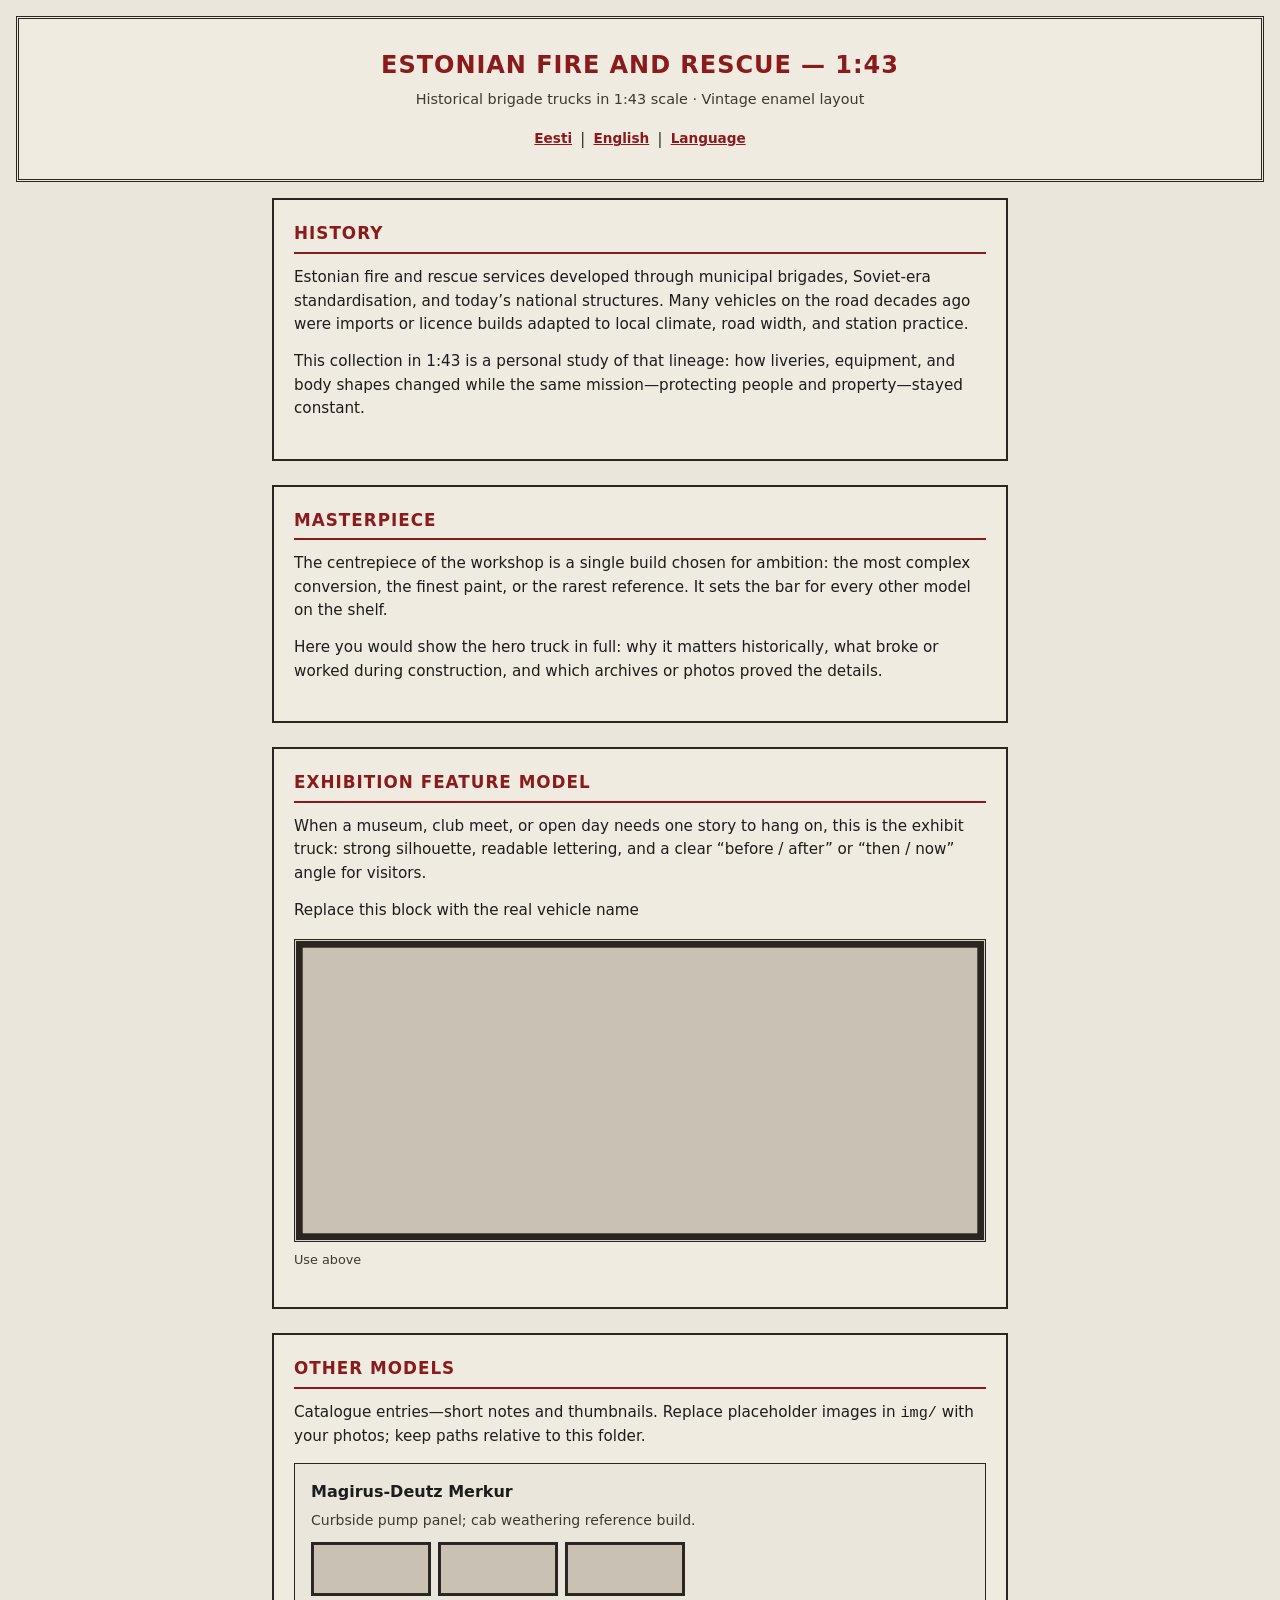
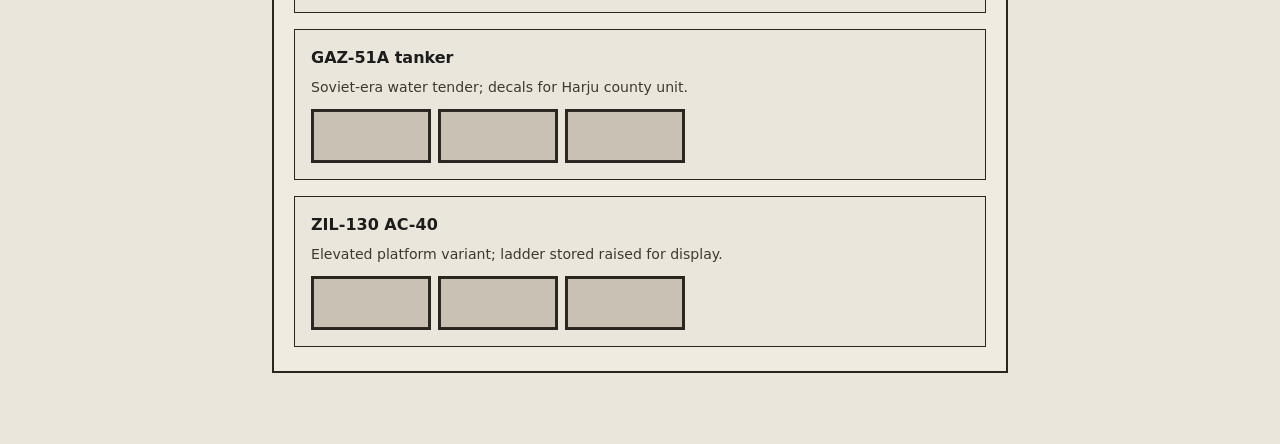
==== en/index.html @ c18eef3e "Add vintage static site with ET/EN pages and shared CSS Root index.html selects language; en/ and et" ====
<!DOCTYPE html>
<html lang="en">
<head>
  <meta charset="utf-8" />
  <meta name="viewport" content="width=device-width, initial-scale=1" />
  <meta name="description" content="Estonian fire and rescue — 1:43 (EN)" />
  <title>Estonian fire and rescue — 1:43 (EN)</title>
  <link rel="stylesheet" href="../css/vintage.css" />
</head>
<body>
  <header class="site-header">
    <h1>Estonian fire and rescue — 1:43</h1>
    <p class="tagline">Historical brigade trucks in 1:43 scale · Vintage enamel layout</p>
    <nav class="lang-nav" aria-label="Language">
      <a href="../et/index.html">Eesti</a>
      <span class="sep">|</span>
      <a href="index.html" aria-current="page">English</a>
      <span class="sep">|</span>
      <a href="../index.html">Language</a>
    </nav>
  </header>
  <main>
    <section id="history">
      <h2>History</h2>
      <p>Estonian fire and rescue services developed through municipal brigades, Soviet-era standardisation, and today’s national structures. Many vehicles on the road decades ago were imports or licence builds adapted to local climate, road width, and station practice.</p>
      <p>This collection in 1:43 is a personal study of that lineage: how liveries, equipment, and body shapes changed while the same mission—protecting people and property—stayed constant.</p>
    </section>

    <section id="masterpiece">
      <h2>Masterpiece</h2>
      <p>The centrepiece of the workshop is a single build chosen for ambition: the most complex conversion, the finest paint, or the rarest reference. It sets the bar for every other model on the shelf.</p>
      <p>Here you would show the hero truck in full: why it matters historically, what broke or worked during construction, and which archives or photos proved the details.</p>
    </section>

    <section id="exhibition-feature">
      <h2>Exhibition feature model</h2>
      <p>When a museum, club meet, or open day needs one story to hang on, this is the exhibit truck: strong silhouette, readable lettering, and a clear “before / after” or “then / now” angle for visitors.</p>
      <p>Replace this block with the real vehicle name</p>
      <img class="exhibition-photo" src="../img/placeholder.svg" alt="" width="800" height="400" loading="lazy" />
      <p class="caption">Use above</p>
    </section>

    <section id="other-models">
      <h2>Other models</h2>
      <p>Catalogue entries—short notes and thumbnails. Replace placeholder images in <code>img/</code> with your photos; keep paths relative to this folder.</p>
      <div class="model-list">

        <article class="model-card">
          <h3>Magirus-Deutz Merkur</h3>
          <p class="model-blurb">Curbside pump panel; cab weathering reference build.</p>
          <div class="thumbs" role="group" aria-label="Magirus-Deutz Merkur">
            <img class="thumb" src="../img/placeholder.svg" alt="" width="120" height="52" loading="lazy" />
            <img class="thumb" src="../img/placeholder.svg" alt="" width="120" height="52" loading="lazy" />
            <img class="thumb" src="../img/placeholder.svg" alt="" width="120" height="52" loading="lazy" />
          </div>
        </article>

        <article class="model-card">
          <h3>GAZ-51A tanker</h3>
          <p class="model-blurb">Soviet-era water tender; decals for Harju county unit.</p>
          <div class="thumbs" role="group" aria-label="GAZ-51A tanker">
            <img class="thumb" src="../img/placeholder.svg" alt="" width="120" height="52" loading="lazy" />
            <img class="thumb" src="../img/placeholder.svg" alt="" width="120" height="52" loading="lazy" />
            <img class="thumb" src="../img/placeholder.svg" alt="" width="120" height="52" loading="lazy" />
          </div>
        </article>

        <article class="model-card">
          <h3>ZIL-130 AC-40</h3>
          <p class="model-blurb">Elevated platform variant; ladder stored raised for display.</p>
          <div class="thumbs" role="group" aria-label="ZIL-130 AC-40">
            <img class="thumb" src="../img/placeholder.svg" alt="" width="120" height="52" loading="lazy" />
            <img class="thumb" src="../img/placeholder.svg" alt="" width="120" height="52" loading="lazy" />
            <img class="thumb" src="../img/placeholder.svg" alt="" width="120" height="52" loading="lazy" />
          </div>
        </article>

      </div>
    </section>
  </main>
</body>
</html>
---- css/vintage.css ----
:root {
  --cream: #eae6dc;
  --panel: #f0ebe0;
  --red: #8b1a1a;
  --ink: #1c1c1c;
  --muted: #3d3830;
  --frame: #2a2520;
}

* {
  box-sizing: border-box;
}

body {
  margin: 0;
  font-family: "Segoe UI", system-ui, Roboto, sans-serif;
  line-height: 1.55;
  color: var(--ink);
  background: var(--cream);
}

.site-header {
  padding: 1.75rem 1rem;
  background: var(--panel);
  border: 3px double var(--frame);
  margin: 1rem;
  text-align: center;
}

.site-header h1 {
  margin: 0 0 0.25rem;
  font-size: 1.5rem;
  font-weight: 800;
  letter-spacing: 0.04em;
  text-transform: uppercase;
  color: var(--red);
}

.tagline {
  margin: 0;
  color: var(--muted);
  font-size: 0.9rem;
}

.lang-nav {
  margin-top: 1rem;
  display: flex;
  flex-wrap: wrap;
  gap: 0.5rem;
  justify-content: center;
  align-items: center;
}

.lang-nav a {
  font-size: 0.85rem;
  color: var(--red);
  text-decoration: underline;
  font-weight: 600;
}

.lang-nav a[aria-current="page"] {
  font-weight: 800;
}

.lang-nav .sep {
  color: var(--muted);
  user-select: none;
}

main {
  padding: 0 1rem 3rem;
  max-width: 48rem;
  margin: 0 auto;
}

main > section {
  margin-bottom: 1.5rem;
  padding: 1.25rem 1.25rem 1.5rem;
  background: var(--panel);
  border: 2px solid var(--frame);
}

main > section h2 {
  margin: 0 0 0.75rem;
  font-size: 1.05rem;
  font-weight: 800;
  letter-spacing: 0.06em;
  text-transform: uppercase;
  color: var(--red);
  border-bottom: 2px solid var(--red);
  padding-bottom: 0.35rem;
}

main > section p {
  margin: 0 0 0.85rem;
  font-size: 0.95rem;
}

.exhibition-photo {
  margin-top: 1rem;
  width: 100%;
  height: auto;
  display: block;
  min-height: 200px;
  max-height: 480px;
  object-fit: cover;
  background: #d8d2c6;
  border: 3px double var(--frame);
}

.caption {
  margin-top: 0.5rem;
  font-size: 0.8rem;
  color: var(--muted);
}

.model-list {
  display: block;
}

#other-models .model-card {
  margin-top: 1rem;
  padding: 1rem;
  border: 1px solid var(--frame);
  background: var(--cream);
}

#other-models .model-card:first-of-type {
  margin-top: 0;
}

#other-models h3 {
  margin: 0 0 0.35rem;
  font-size: 1rem;
  color: var(--ink);
}

.model-blurb {
  font-size: 0.88rem;
  color: var(--muted);
  margin-bottom: 0.65rem !important;
}

.thumbs {
  display: flex;
  gap: 0.45rem;
  flex-wrap: wrap;
}

.thumb {
  flex: 1 1 72px;
  min-height: 52px;
  max-width: 120px;
  width: 100%;
  height: auto;
  object-fit: cover;
  background: #c9c2b4;
  border: 2px solid var(--frame);
  display: block;
}

/* Root language landing (index.html) */
body.lang-landing main {
  padding-top: 0.5rem;
}

.lang-choices {
  display: flex;
  flex-direction: column;
  gap: 1rem;
  max-width: 22rem;
  margin: 1.5rem auto 0;
}

.lang-choices a {
  display: block;
  padding: 1rem 1.25rem;
  text-align: center;
  text-decoration: none;
  font-weight: 800;
  letter-spacing: 0.04em;
  text-transform: uppercase;
  color: var(--red);
  background: var(--cream);
  border: 2px solid var(--frame);
}

.lang-choices a:hover {
  background: var(--panel);
}

.lang-choices a small {
  display: block;
  margin-top: 0.35rem;
  font-size: 0.8rem;
  font-weight: 600;
  text-transform: none;
  letter-spacing: normal;
  color: var(--muted);
}
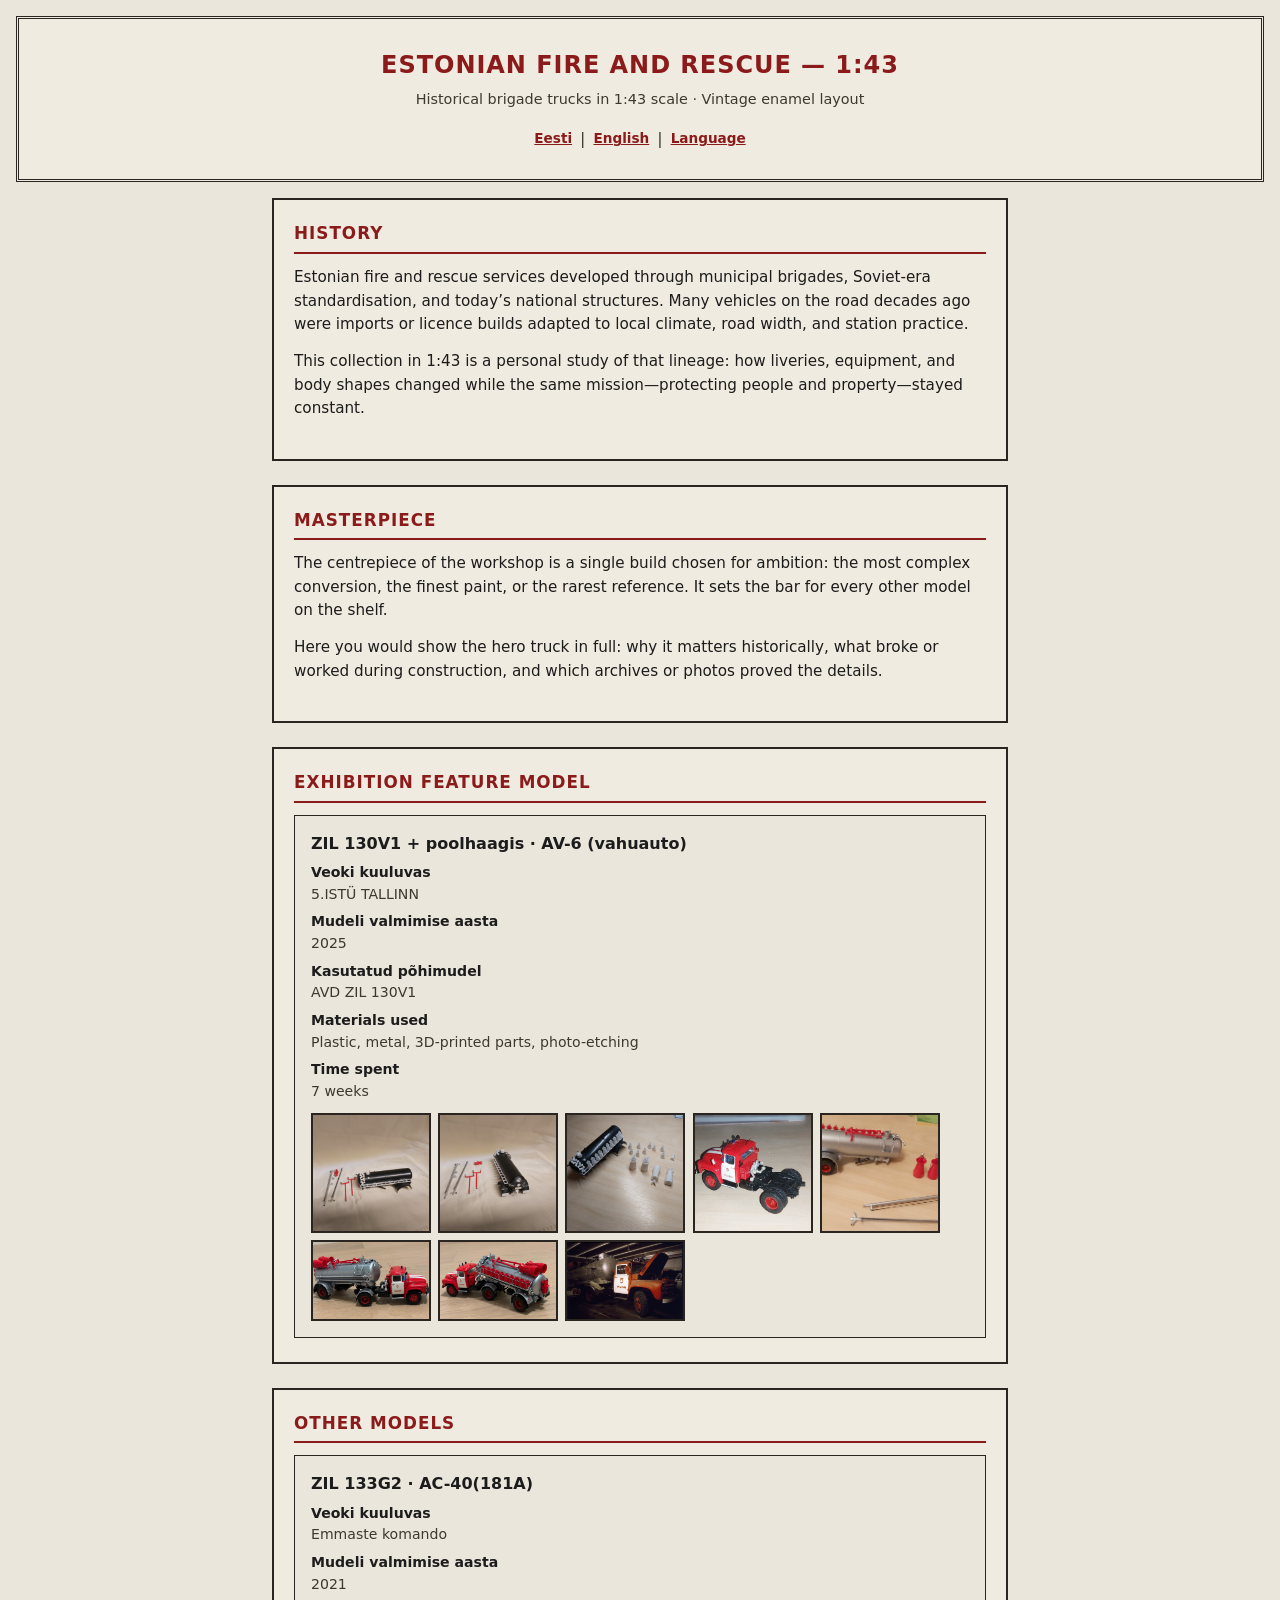
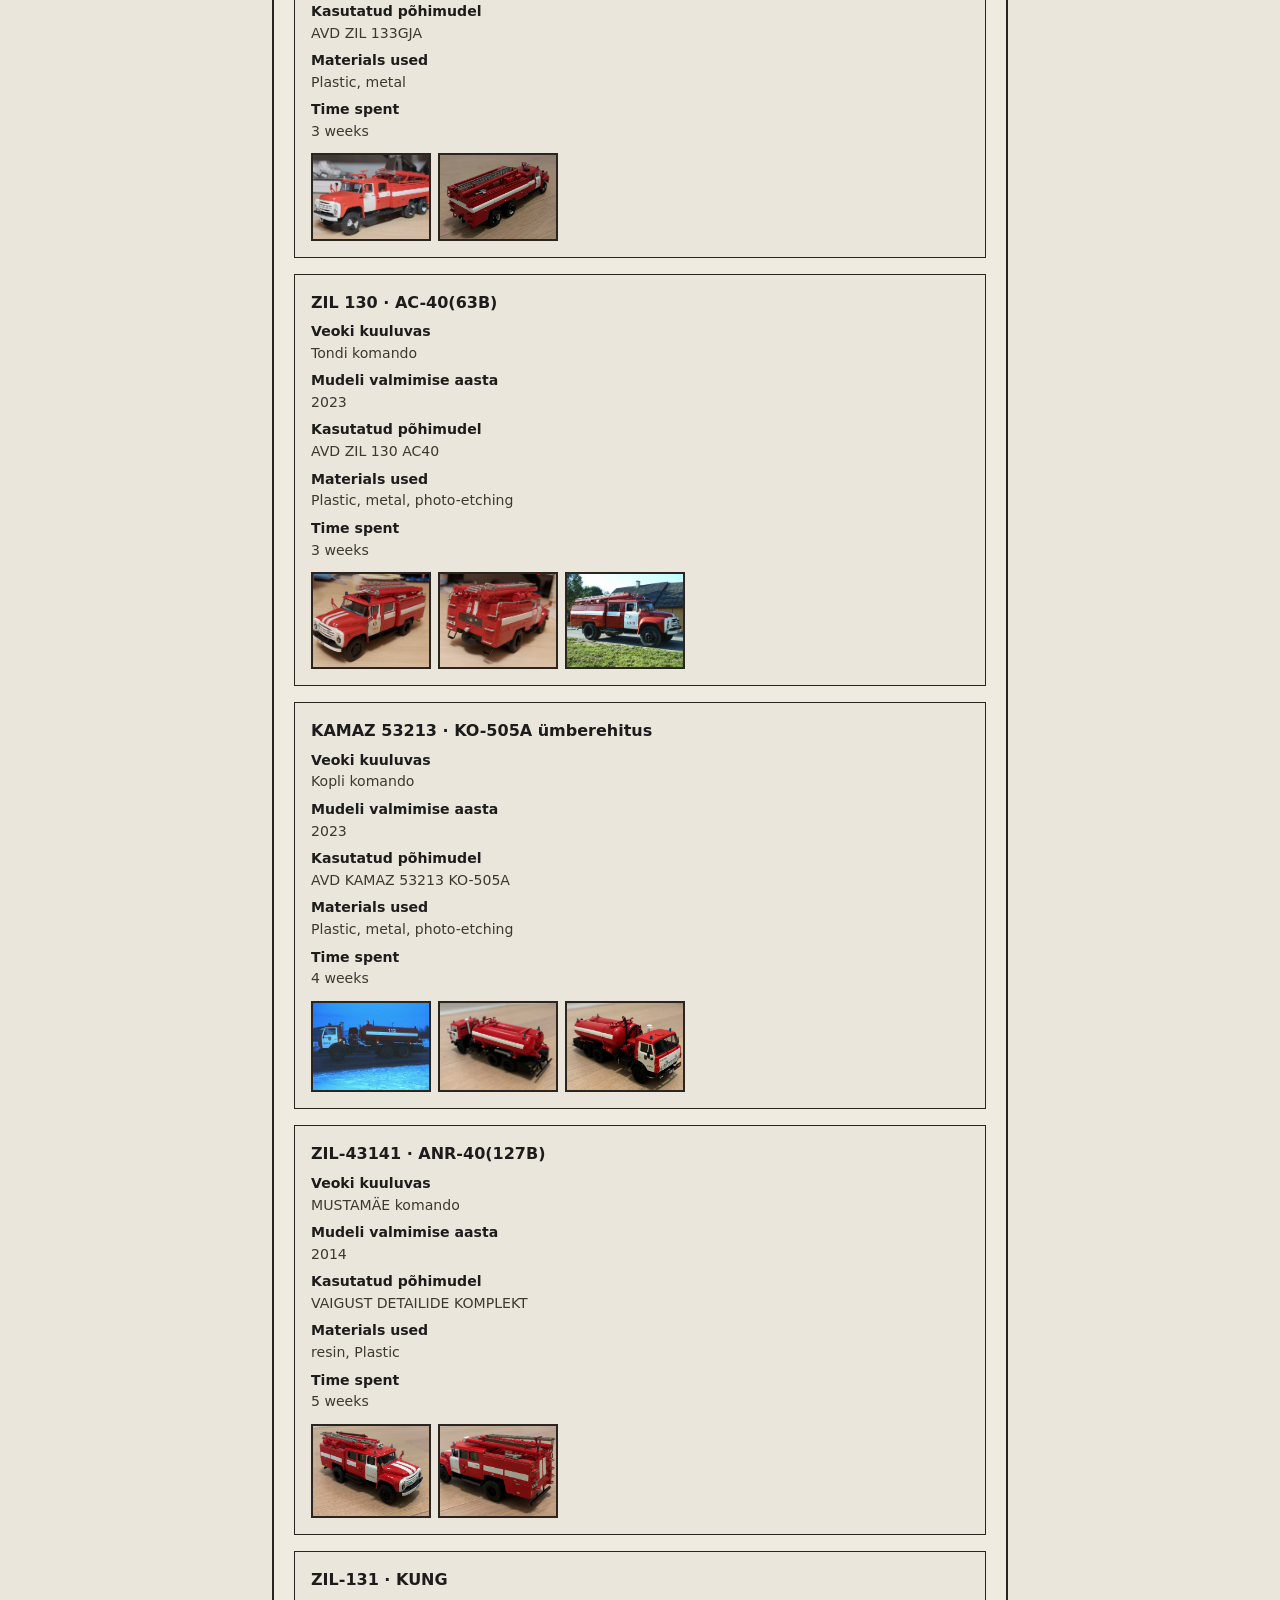
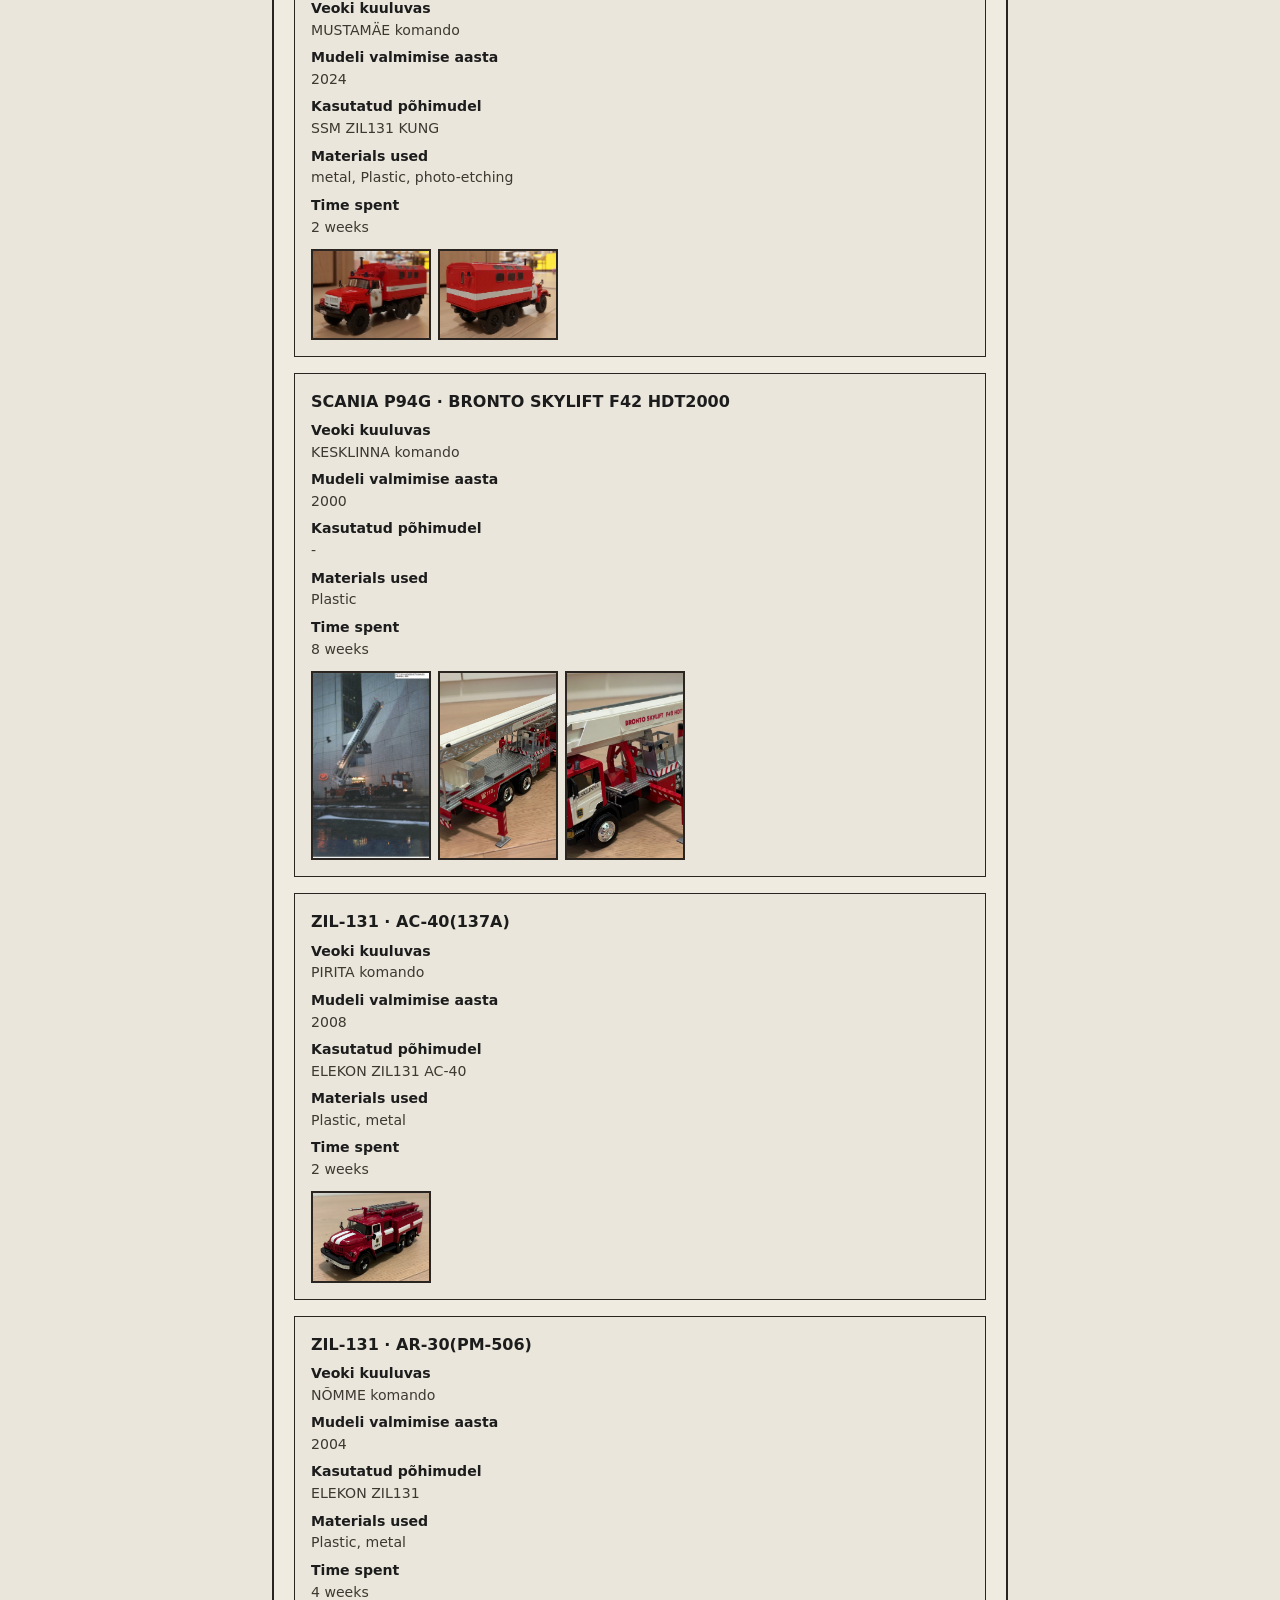
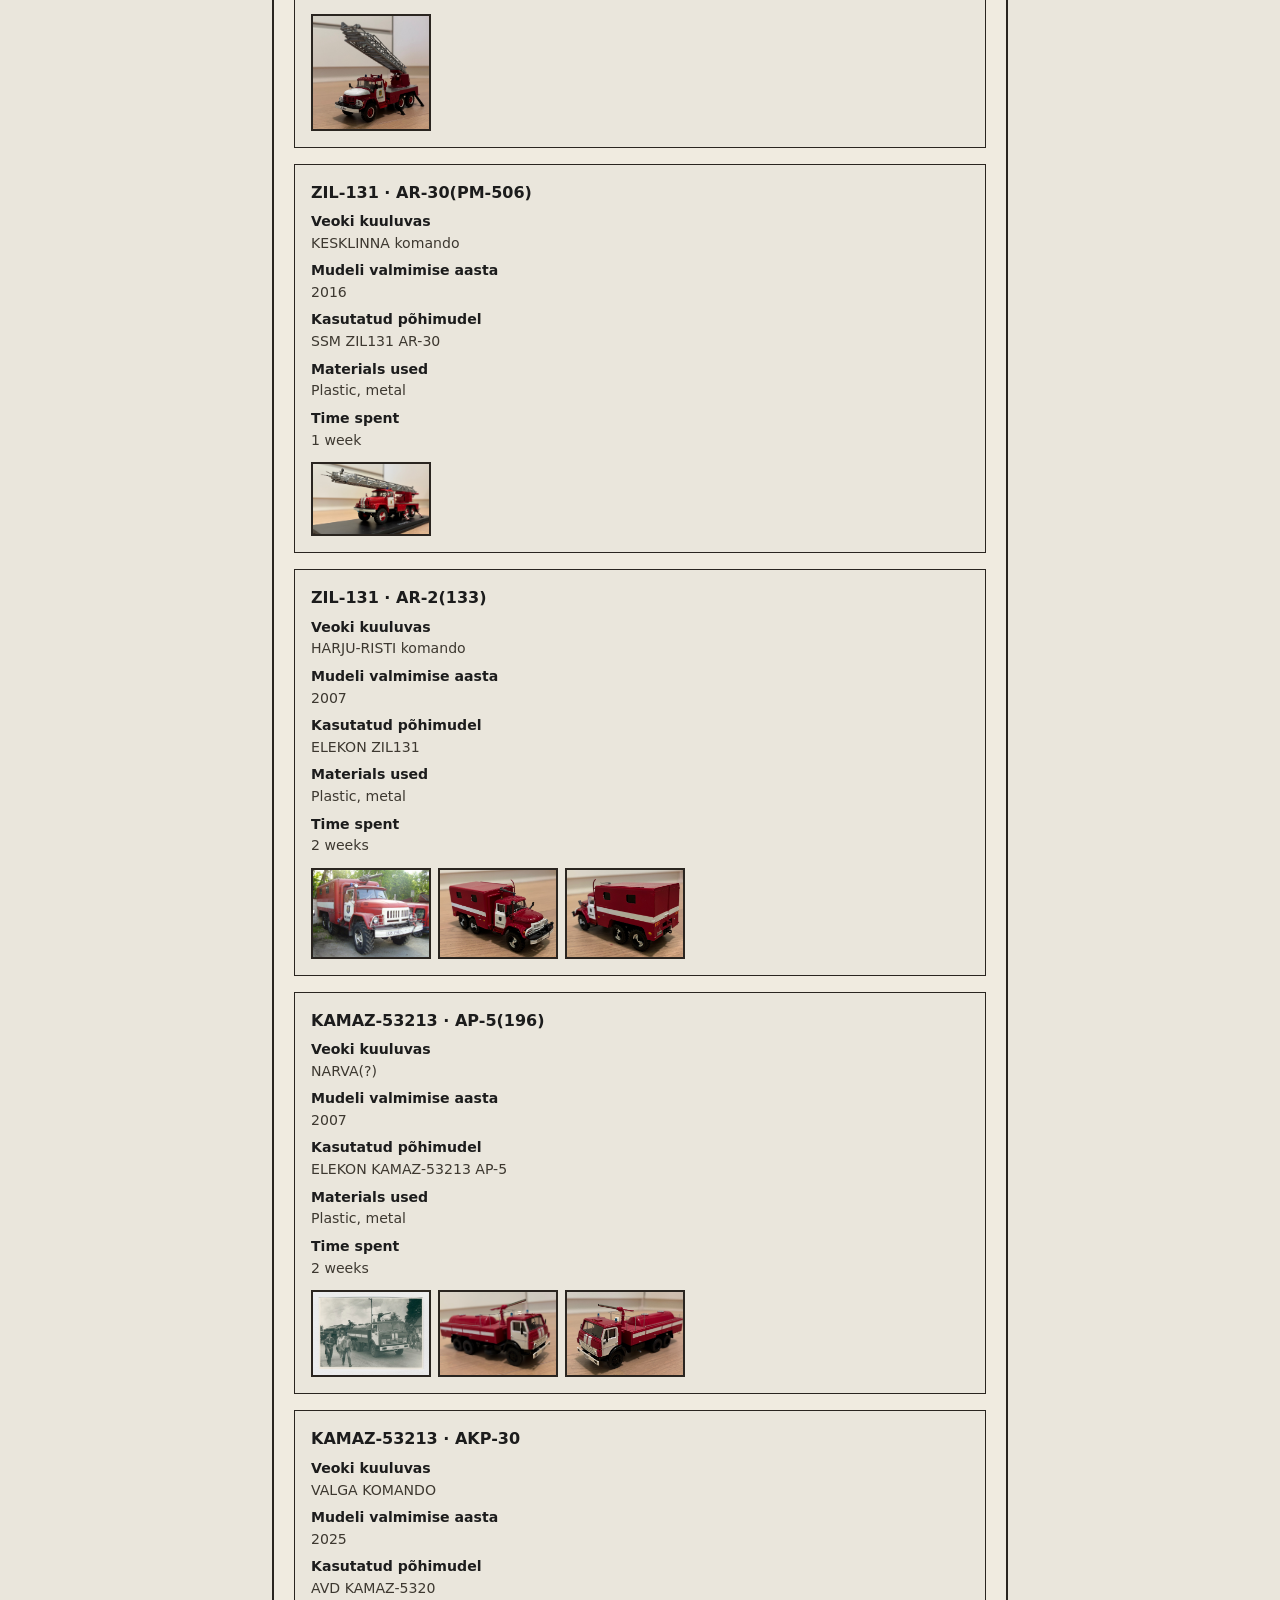
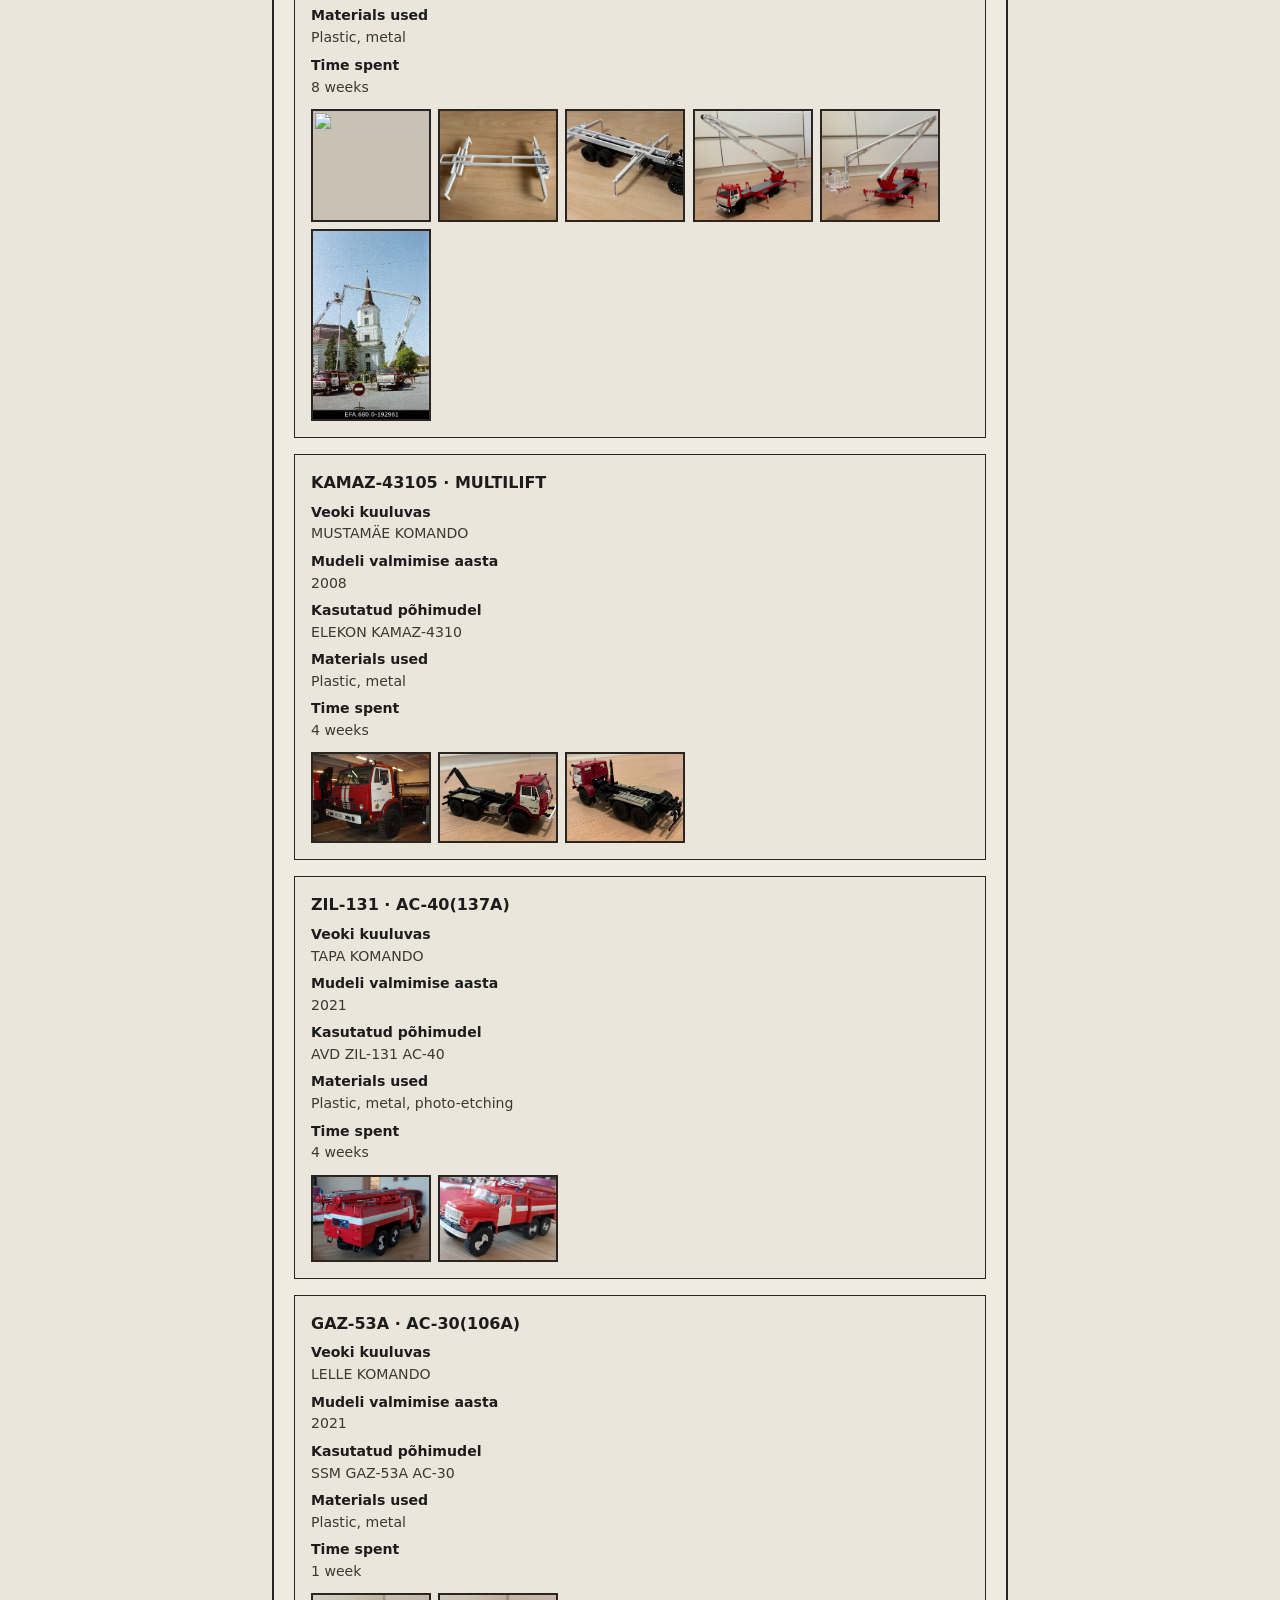
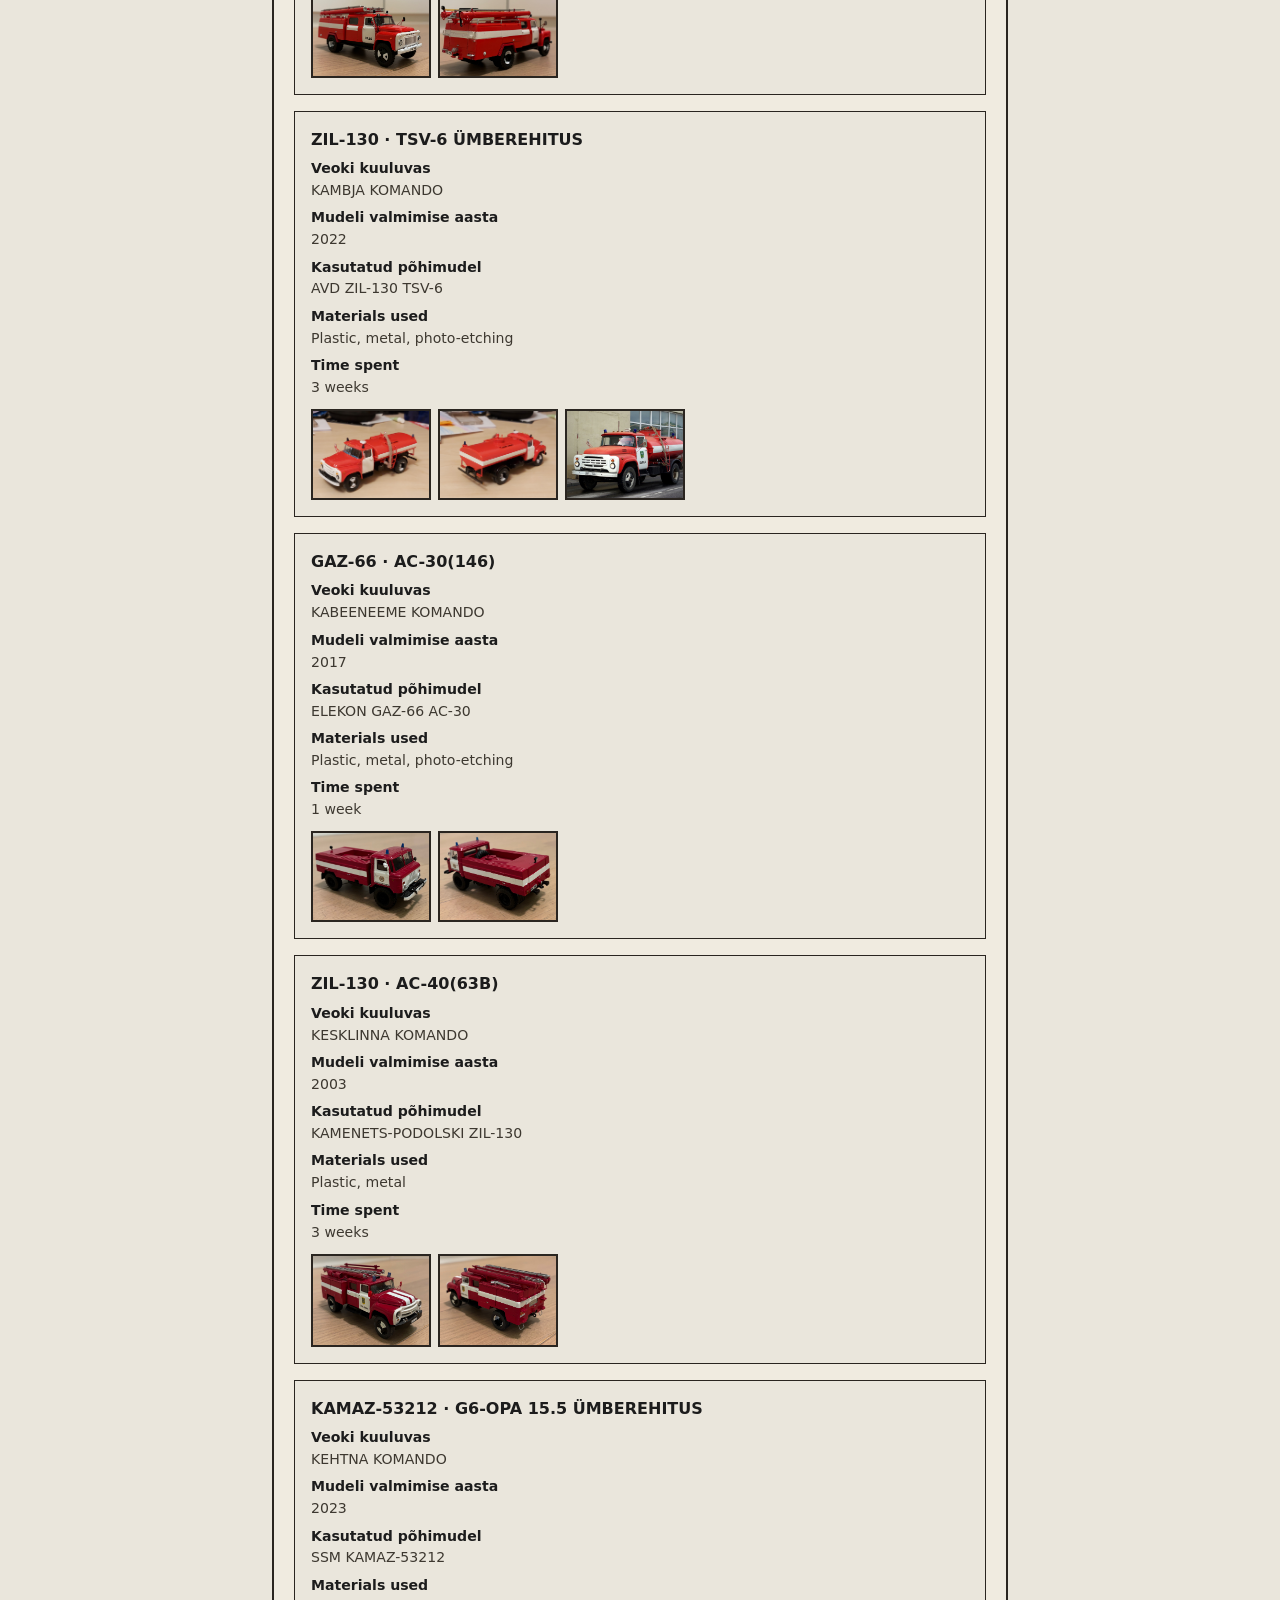
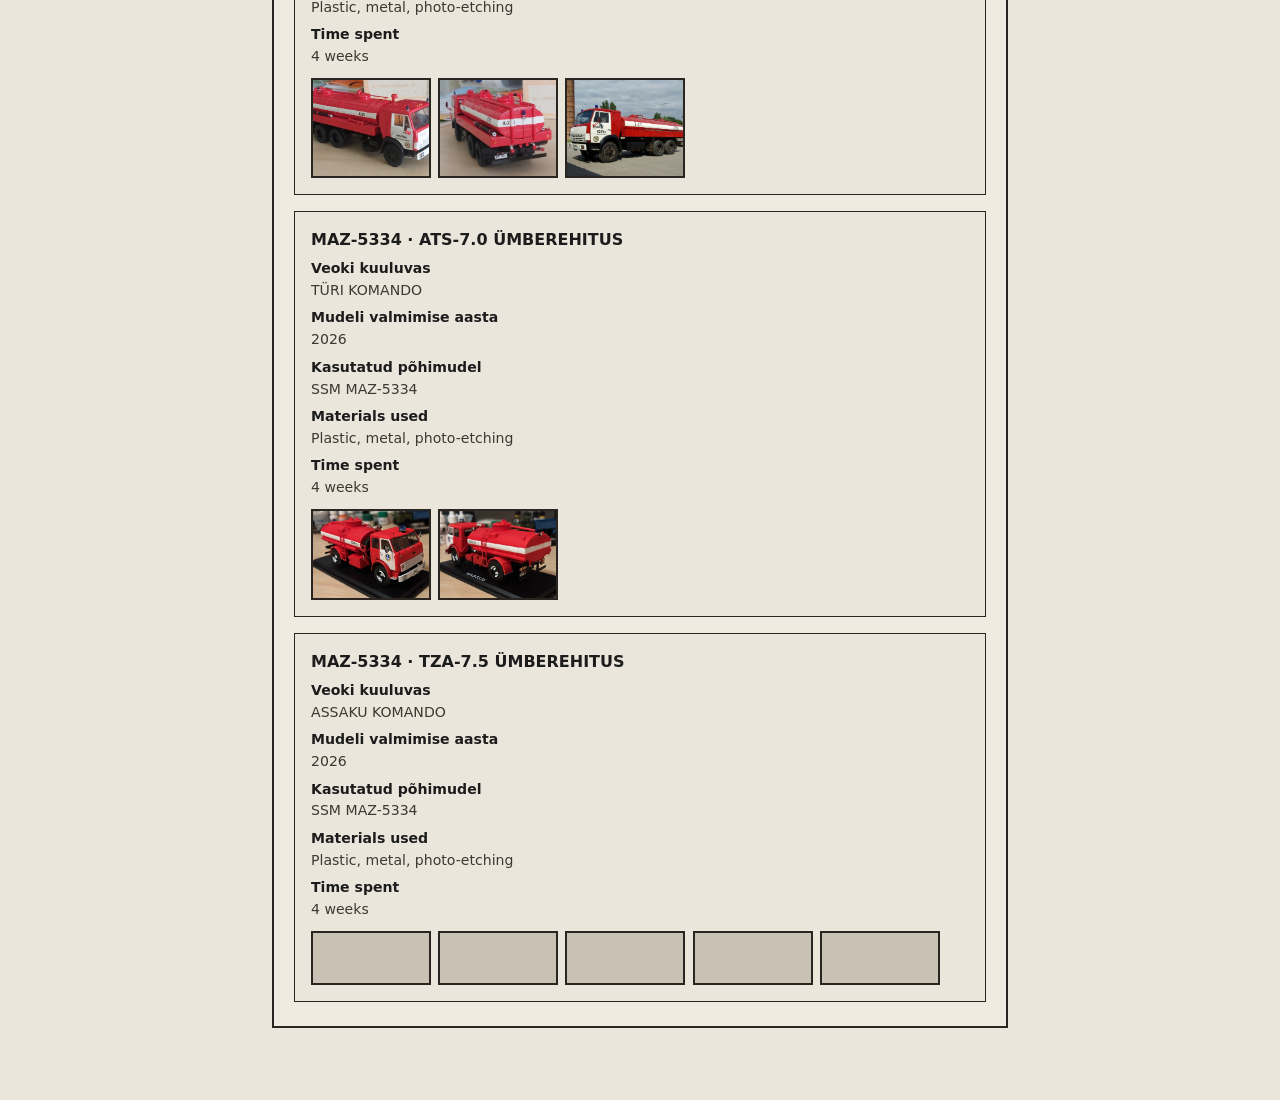
==== commit 573f9047: "Models list" ====
--- a/en/index.html
+++ b/en/index.html
@@ -34,49 +34,478 @@
 
     <section id="exhibition-feature">
       <h2>Exhibition feature model</h2>
-      <p>When a museum, club meet, or open day needs one story to hang on, this is the exhibit truck: strong silhouette, readable lettering, and a clear “before / after” or “then / now” angle for visitors.</p>
-      <p>Replace this block with the real vehicle name</p>
-      <img class="exhibition-photo" src="../img/placeholder.svg" alt="" width="800" height="400" loading="lazy" />
-      <p class="caption">Use above</p>
+
+        <article class="model-card">
+          <h3>ZIL 130V1 + poolhaagis · AV-6 (vahuauto)</h3>
+          <dl class="model-details">
+            <dt>Veoki kuuluvas</dt>
+            <dd>5.ISTÜ TALLINN</dd>
+            <dt>Mudeli valmimise aasta</dt>
+            <dd>2025</dd>
+            <dt>Kasutatud põhimudel</dt>
+            <dd>AVD ZIL 130V1</dd>
+            <dt>Materials used</dt>
+            <dd>Plastic, metal, 3D-printed parts, photo-etching</dd>
+            <dt>Time spent</dt>
+            <dd>7 weeks</dd>
+          </dl>
+          <div class="thumbs" role="group" aria-label="ZIL 130V1 + poolhaagis · AV-6 (vahuauto)">
+            <img class="thumb" src="../img/130V1/V1-1.jpeg" alt="" width="120" height="52" loading="lazy" />
+            <img class="thumb" src="../img/130V1/V1-2.jpeg" alt="" width="120" height="52" loading="lazy" />
+            <img class="thumb" src="../img/130V1/V1-3.jpeg" alt="" width="120" height="52" loading="lazy" />
+            <img class="thumb" src="../img/130V1/V1-4.jpeg" alt="" width="120" height="52" loading="lazy" />
+            <img class="thumb" src="../img/130V1/V1-5.jpeg" alt="" width="120" height="52" loading="lazy" />
+            <img class="thumb" src="../img/130V1/V1-6.jpeg" alt="" width="120" height="52" loading="lazy" />
+            <img class="thumb" src="../img/130V1/V1-7.jpeg" alt="" width="120" height="52" loading="lazy" />
+            <img class="thumb" src="../img/130V1/V1-8.jpeg" alt="" width="120" height="52" loading="lazy" />
+          </div>
+        </article>
     </section>
 
     <section id="other-models">
       <h2>Other models</h2>
-      <p>Catalogue entries—short notes and thumbnails. Replace placeholder images in <code>img/</code> with your photos; keep paths relative to this folder.</p>
       <div class="model-list">
 
         <article class="model-card">
-          <h3>Magirus-Deutz Merkur</h3>
-          <p class="model-blurb">Curbside pump panel; cab weathering reference build.</p>
-          <div class="thumbs" role="group" aria-label="Magirus-Deutz Merkur">
-            <img class="thumb" src="../img/placeholder.svg" alt="" width="120" height="52" loading="lazy" />
-            <img class="thumb" src="../img/placeholder.svg" alt="" width="120" height="52" loading="lazy" />
-            <img class="thumb" src="../img/placeholder.svg" alt="" width="120" height="52" loading="lazy" />
-          </div>
-        </article>
-
-        <article class="model-card">
-          <h3>GAZ-51A tanker</h3>
-          <p class="model-blurb">Soviet-era water tender; decals for Harju county unit.</p>
-          <div class="thumbs" role="group" aria-label="GAZ-51A tanker">
-            <img class="thumb" src="../img/placeholder.svg" alt="" width="120" height="52" loading="lazy" />
-            <img class="thumb" src="../img/placeholder.svg" alt="" width="120" height="52" loading="lazy" />
-            <img class="thumb" src="../img/placeholder.svg" alt="" width="120" height="52" loading="lazy" />
-          </div>
-        </article>
-
-        <article class="model-card">
-          <h3>ZIL-130 AC-40</h3>
-          <p class="model-blurb">Elevated platform variant; ladder stored raised for display.</p>
-          <div class="thumbs" role="group" aria-label="ZIL-130 AC-40">
-            <img class="thumb" src="../img/placeholder.svg" alt="" width="120" height="52" loading="lazy" />
-            <img class="thumb" src="../img/placeholder.svg" alt="" width="120" height="52" loading="lazy" />
-            <img class="thumb" src="../img/placeholder.svg" alt="" width="120" height="52" loading="lazy" />
+          <h3>ZIL 133G2 · AC-40(181A)</h3>
+          <dl class="model-details">
+            <dt>Veoki kuuluvas</dt>
+            <dd>Emmaste komando</dd>
+            <dt>Mudeli valmimise aasta</dt>
+            <dd>2021</dd>
+            <dt>Kasutatud põhimudel</dt>
+            <dd>AVD ZIL 133GJA</dd>
+            <dt>Materials used</dt>
+            <dd>Plastic, metal</dd>
+            <dt>Time spent</dt>
+            <dd>3 weeks</dd>
+          </dl>
+          <div class="thumbs" role="group" aria-label="ZIL 133G2 · AC-40(181A)">
+            <img class="thumb" src="../img/133G2/G2-2.jpeg" alt="" width="120" height="52" loading="lazy" />
+            <img class="thumb" src="../img/133G2/G2-3.jpeg" alt="" width="120" height="52" loading="lazy" />
+          </div>
+        </article>
+
+        <article class="model-card">
+          <h3>ZIL 130 · AC-40(63B)</h3>
+          <dl class="model-details">
+            <dt>Veoki kuuluvas</dt>
+            <dd>Tondi komando</dd>
+            <dt>Mudeli valmimise aasta</dt>
+            <dd>2023</dd>
+            <dt>Kasutatud põhimudel</dt>
+            <dd>AVD ZIL 130 AC40</dd>
+            <dt>Materials used</dt>
+            <dd>Plastic, metal, photo-etching</dd>
+            <dt>Time spent</dt>
+            <dd>3 weeks</dd>
+          </dl>
+          <div class="thumbs" role="group" aria-label="ZIL 130 · AC-40(63B)">
+            <img class="thumb" src="../img/130TONDI/TONDI-1.jpeg" alt="" width="120" height="52" loading="lazy" />
+            <img class="thumb" src="../img/130TONDI/TONDI-2.jpeg" alt="" width="120" height="52" loading="lazy" />
+            <img class="thumb" src="../img/130TONDI/TONDI-3.jpeg" alt="" width="120" height="52" loading="lazy" />
+          </div>
+        </article>
+
+        <article class="model-card">
+          <h3>KAMAZ 53213 · KO-505A ümberehitus</h3>
+          <dl class="model-details">
+            <dt>Veoki kuuluvas</dt>
+            <dd>Kopli komando</dd>
+            <dt>Mudeli valmimise aasta</dt>
+            <dd>2023</dd>
+            <dt>Kasutatud põhimudel</dt>
+            <dd>AVD KAMAZ 53213 KO-505A</dd>
+            <dt>Materials used</dt>
+            <dd>Plastic, metal, photo-etching</dd>
+            <dt>Time spent</dt>
+            <dd>4 weeks</dd>
+          </dl>
+          <div class="thumbs" role="group" aria-label="KAMAZ 53213 · KO-505A ümberehitus">
+            <img class="thumb" src="../img/505A/KOPLI-1.jpeg" alt="" width="120" height="52" loading="lazy" />
+            <img class="thumb" src="../img/505A/KOPLI-2.jpeg" alt="" width="120" height="52" loading="lazy" />
+            <img class="thumb" src="../img/505A/KOPLI-3.jpeg" alt="" width="120" height="52" loading="lazy" />
+          </div>
+        </article>
+
+        <article class="model-card">
+          <h3>ZIL-43141 · ANR-40(127B)</h3>
+          <dl class="model-details">
+            <dt>Veoki kuuluvas</dt>
+            <dd>MUSTAMÄE komando</dd>
+            <dt>Mudeli valmimise aasta</dt>
+            <dd>2014</dd>
+            <dt>Kasutatud põhimudel</dt>
+            <dd>VAIGUST DETAILIDE KOMPLEKT</dd>
+            <dt>Materials used</dt>
+            <dd>resin, Plastic</dd>
+            <dt>Time spent</dt>
+            <dd>5 weeks</dd>
+          </dl>
+          <div class="thumbs" role="group" aria-label="ZIL-43141 · ANR-40(127B)">
+            <img class="thumb" src="../img/ANR40/ANR-1.jpeg" alt="" width="120" height="52" loading="lazy" />
+            <img class="thumb" src="../img/ANR40/ANR-2.jpeg" alt="" width="120" height="52" loading="lazy" />
+          </div>
+        </article>
+
+        <article class="model-card">
+          <h3>ZIL-131 · KUNG</h3>
+          <dl class="model-details">
+            <dt>Veoki kuuluvas</dt>
+            <dd>MUSTAMÄE komando</dd>
+            <dt>Mudeli valmimise aasta</dt>
+            <dd>2024</dd>
+            <dt>Kasutatud põhimudel</dt>
+            <dd>SSM ZIL131 KUNG</dd>
+            <dt>Materials used</dt>
+            <dd>metal, Plastic, photo-etching</dd>
+            <dt>Time spent</dt>
+            <dd>2 weeks</dd>
+          </dl>
+          <div class="thumbs" role="group" aria-label="ZIL-131 · KUNG">
+            <img class="thumb" src="../img/KUNG/KUNG-1.jpeg" alt="" width="120" height="52" loading="lazy" />
+            <img class="thumb" src="../img/KUNG/KUNG-2.jpeg" alt="" width="120" height="52" loading="lazy" />
+          </div>
+        </article>
+
+        <article class="model-card">
+          <h3>SCANIA P94G · BRONTO SKYLIFT F42 HDT2000</h3>
+          <dl class="model-details">
+            <dt>Veoki kuuluvas</dt>
+            <dd>KESKLINNA komando</dd>
+            <dt>Mudeli valmimise aasta</dt>
+            <dd>2000</dd>
+            <dt>Kasutatud põhimudel</dt>
+            <dd>-</dd>
+            <dt>Materials used</dt>
+            <dd>Plastic</dd>
+            <dt>Time spent</dt>
+            <dd>8 weeks</dd>
+          </dl>
+          <div class="thumbs" role="group" aria-label="SCANIA P94G · BRONTO SKYLIFT F42 HDT2000">
+            <img class="thumb" src="../img/BRONTO/BRONTO-1.jpeg" alt="" width="120" height="52" loading="lazy" />
+            <img class="thumb" src="../img/BRONTO/BRONTO-2.jpeg" alt="" width="120" height="52" loading="lazy" />
+            <img class="thumb" src="../img/BRONTO/BRONTO-3.jpeg" alt="" width="120" height="52" loading="lazy" />
+          </div>
+        </article>
+
+        <article class="model-card">
+          <h3>ZIL-131 · AC-40(137A)</h3>
+          <dl class="model-details">
+            <dt>Veoki kuuluvas</dt>
+            <dd>PIRITA komando</dd>
+            <dt>Mudeli valmimise aasta</dt>
+            <dd>2008</dd>
+            <dt>Kasutatud põhimudel</dt>
+            <dd>ELEKON ZIL131 AC-40</dd>
+            <dt>Materials used</dt>
+            <dd>Plastic, metal</dd>
+            <dt>Time spent</dt>
+            <dd>2 weeks</dd>
+          </dl>
+          <div class="thumbs" role="group" aria-label="ZIL-131 · AC-40(137A)">
+            <img class="thumb" src="../img/131 PIRITA/PIRITA-1.jpeg" alt="" width="120" height="52" loading="lazy" />
+          </div>
+        </article>
+
+        <article class="model-card">
+          <h3>ZIL-131 · AR-30(PM-506)</h3>
+          <dl class="model-details">
+            <dt>Veoki kuuluvas</dt>
+            <dd>NÕMME komando</dd>
+            <dt>Mudeli valmimise aasta</dt>
+            <dd>2004</dd>
+            <dt>Kasutatud põhimudel</dt>
+            <dd>ELEKON ZIL131</dd>
+            <dt>Materials used</dt>
+            <dd>Plastic, metal</dd>
+            <dt>Time spent</dt>
+            <dd>4 weeks</dd>
+          </dl>
+          <div class="thumbs" role="group" aria-label="ZIL-131 · AR-30(PM-506)">
+            <img class="thumb" src="../img/AL30 NOMME/NOMME-1.jpeg" alt="" width="120" height="52" loading="lazy" />
+          </div>
+        </article>
+
+        <article class="model-card">
+          <h3>ZIL-131 · AR-30(PM-506)</h3>
+          <dl class="model-details">
+            <dt>Veoki kuuluvas</dt>
+            <dd>KESKLINNA komando</dd>
+            <dt>Mudeli valmimise aasta</dt>
+            <dd>2016</dd>
+            <dt>Kasutatud põhimudel</dt>
+            <dd>SSM ZIL131 AR-30</dd>
+            <dt>Materials used</dt>
+            <dd>Plastic, metal</dd>
+            <dt>Time spent</dt>
+            <dd>1 week</dd>
+          </dl>
+          <div class="thumbs" role="group" aria-label="ZIL-131 · AR-30(PM-506)">
+            <img class="thumb" src="../img/AL30 KESKLINNA/AL30-1.jpeg" alt="" width="120" height="52" loading="lazy" />
+          </div>
+        </article>
+
+        <article class="model-card">
+          <h3>ZIL-131 · AR-2(133)</h3>
+          <dl class="model-details">
+            <dt>Veoki kuuluvas</dt>
+            <dd>HARJU-RISTI komando</dd>
+            <dt>Mudeli valmimise aasta</dt>
+            <dd>2007</dd>
+            <dt>Kasutatud põhimudel</dt>
+            <dd>ELEKON ZIL131</dd>
+            <dt>Materials used</dt>
+            <dd>Plastic, metal</dd>
+            <dt>Time spent</dt>
+            <dd>2 weeks</dd>
+          </dl>
+          <div class="thumbs" role="group" aria-label="ZIL-131 · AR-2(133)">
+            <img class="thumb" src="../img/AR2/AR2-1.jpeg" alt="" width="120" height="52" loading="lazy" />
+            <img class="thumb" src="../img/AR2/AR2-2.jpeg" alt="" width="120" height="52" loading="lazy" />
+            <img class="thumb" src="../img/AR2/AR2-3.jpeg" alt="" width="120" height="52" loading="lazy" />
+          </div>
+        </article>
+
+        <article class="model-card">
+          <h3>KAMAZ-53213 · AP-5(196)</h3>
+          <dl class="model-details">
+            <dt>Veoki kuuluvas</dt>
+            <dd>NARVA(?)</dd>
+            <dt>Mudeli valmimise aasta</dt>
+            <dd>2007</dd>
+            <dt>Kasutatud põhimudel</dt>
+            <dd>ELEKON KAMAZ-53213 AP-5</dd>
+            <dt>Materials used</dt>
+            <dd>Plastic, metal</dd>
+            <dt>Time spent</dt>
+            <dd>2 weeks</dd>
+          </dl>
+          <div class="thumbs" role="group" aria-label="KAMAZ-53213 · AP-5(196)">
+            <img class="thumb" src="../img/AP5/AP5-1.jpeg" alt="" width="120" height="52" loading="lazy" />
+            <img class="thumb" src="../img/AP5/AP5-2.jpeg" alt="" width="120" height="52" loading="lazy" />
+            <img class="thumb" src="../img/AP5/AP5-3.jpeg" alt="" width="120" height="52" loading="lazy" />
+          </div>
+        </article>
+
+        <article class="model-card">
+          <h3>KAMAZ-53213 · AKP-30</h3>
+          <dl class="model-details">
+            <dt>Veoki kuuluvas</dt>
+            <dd>VALGA KOMANDO</dd>
+            <dt>Mudeli valmimise aasta</dt>
+            <dd>2025</dd>
+            <dt>Kasutatud põhimudel</dt>
+            <dd>AVD KAMAZ-5320</dd>
+            <dt>Materials used</dt>
+            <dd>Plastic, metal</dd>
+            <dt>Time spent</dt>
+            <dd>8 weeks</dd>
+          </dl>
+          <div class="thumbs" role="group" aria-label="KAMAZ-53213 · AKP-30">
+            <img class="thumb" src="../img/AKP30/AKP-1.jpeg" alt="" width="120" height="52" loading="lazy" />
+            <img class="thumb" src="../img/AKP30/AKP-2.jpeg" alt="" width="120" height="52" loading="lazy" />
+            <img class="thumb" src="../img/AKP30/AKP-3.jpeg" alt="" width="120" height="52" loading="lazy" />
+            <img class="thumb" src="../img/AKP30/AKP-4.jpeg" alt="" width="120" height="52" loading="lazy" />
+            <img class="thumb" src="../img/AKP30/AKP-5.jpeg" alt="" width="120" height="52" loading="lazy" />
+            <img class="thumb" src="../img/AKP30/AKP-6.jpeg" alt="" width="120" height="52" loading="lazy" />
+          </div>
+        </article>
+
+        <article class="model-card">
+          <h3>KAMAZ-43105 · MULTILIFT</h3>
+          <dl class="model-details">
+            <dt>Veoki kuuluvas</dt>
+            <dd>MUSTAMÄE KOMANDO</dd>
+            <dt>Mudeli valmimise aasta</dt>
+            <dd>2008</dd>
+            <dt>Kasutatud põhimudel</dt>
+            <dd>ELEKON KAMAZ-4310</dd>
+            <dt>Materials used</dt>
+            <dd>Plastic, metal</dd>
+            <dt>Time spent</dt>
+            <dd>4 weeks</dd>
+          </dl>
+          <div class="thumbs" role="group" aria-label="KAMAZ-43105 · MULTILIFT">
+            <img class="thumb" src="../img/43105/MULTILIFT-1.jpeg" alt="" width="120" height="52" loading="lazy" />
+            <img class="thumb" src="../img/43105/MULTILIFT-2.jpeg" alt="" width="120" height="52" loading="lazy" />
+            <img class="thumb" src="../img/43105/MULTILIFT-3.jpeg" alt="" width="120" height="52" loading="lazy" />
+          </div>
+        </article>
+
+        <article class="model-card">
+          <h3>ZIL-131 · AC-40(137A)</h3>
+          <dl class="model-details">
+            <dt>Veoki kuuluvas</dt>
+            <dd>TAPA KOMANDO</dd>
+            <dt>Mudeli valmimise aasta</dt>
+            <dd>2021</dd>
+            <dt>Kasutatud põhimudel</dt>
+            <dd>AVD ZIL-131 AC-40</dd>
+            <dt>Materials used</dt>
+            <dd>Plastic, metal, photo-etching</dd>
+            <dt>Time spent</dt>
+            <dd>4 weeks</dd>
+          </dl>
+          <div class="thumbs" role="group" aria-label="ZIL-131 · AC-40(137A)">
+            <img class="thumb" src="../img/131 TAPA/TAPA-1.jpeg" alt="" width="120" height="52" loading="lazy" />
+            <img class="thumb" src="../img/131 TAPA/TAPA-2.jpeg" alt="" width="120" height="52" loading="lazy" />
+          </div>
+        </article>
+
+        <article class="model-card">
+          <h3>GAZ-53A · AC-30(106A)</h3>
+          <dl class="model-details">
+            <dt>Veoki kuuluvas</dt>
+            <dd>LELLE KOMANDO</dd>
+            <dt>Mudeli valmimise aasta</dt>
+            <dd>2021</dd>
+            <dt>Kasutatud põhimudel</dt>
+            <dd>SSM GAZ-53A AC-30</dd>
+            <dt>Materials used</dt>
+            <dd>Plastic, metal</dd>
+            <dt>Time spent</dt>
+            <dd>1 week</dd>
+          </dl>
+          <div class="thumbs" role="group" aria-label="GAZ-53A · AC-30(106A)">
+            <img class="thumb" src="../img/53A/53A-1.jpeg" alt="" width="120" height="52" loading="lazy" />
+            <img class="thumb" src="../img/53A/53A-3.jpeg" alt="" width="120" height="52" loading="lazy" />
+          </div>
+        </article>
+
+        <article class="model-card">
+          <h3>ZIL-130 · TSV-6 ÜMBEREHITUS</h3>
+          <dl class="model-details">
+            <dt>Veoki kuuluvas</dt>
+            <dd>KAMBJA KOMANDO</dd>
+            <dt>Mudeli valmimise aasta</dt>
+            <dd>2022</dd>
+            <dt>Kasutatud põhimudel</dt>
+            <dd>AVD ZIL-130 TSV-6</dd>
+            <dt>Materials used</dt>
+            <dd>Plastic, metal, photo-etching</dd>
+            <dt>Time spent</dt>
+            <dd>3 weeks</dd>
+          </dl>
+          <div class="thumbs" role="group" aria-label="ZIL-130 · TSV-6 ÜMBEREHITUS">
+            <img class="thumb" src="../img/TSV/TSV-1.jpeg" alt="" width="120" height="52" loading="lazy" />
+            <img class="thumb" src="../img/TSV/TSV-2.jpeg" alt="" width="120" height="52" loading="lazy" />
+            <img class="thumb" src="../img/TSV/TSV-3.jpeg" alt="" width="120" height="52" loading="lazy" />
+          </div>
+        </article>
+
+        <article class="model-card">
+          <h3>GAZ-66 · AC-30(146)</h3>
+          <dl class="model-details">
+            <dt>Veoki kuuluvas</dt>
+            <dd>KABEENEEME KOMANDO</dd>
+            <dt>Mudeli valmimise aasta</dt>
+            <dd>2017</dd>
+            <dt>Kasutatud põhimudel</dt>
+            <dd>ELEKON GAZ-66 AC-30</dd>
+            <dt>Materials used</dt>
+            <dd>Plastic, metal, photo-etching</dd>
+            <dt>Time spent</dt>
+            <dd>1 week</dd>
+          </dl>
+          <div class="thumbs" role="group" aria-label="GAZ-66 · AC-30(146)">
+            <img class="thumb" src="../img/66/66-1.jpeg" alt="" width="120" height="52" loading="lazy" />
+            <img class="thumb" src="../img/66/66-2.jpeg" alt="" width="120" height="52" loading="lazy" />
+          </div>
+        </article>
+
+        <article class="model-card">
+          <h3>ZIL-130 · AC-40(63B)</h3>
+          <dl class="model-details">
+            <dt>Veoki kuuluvas</dt>
+            <dd>KESKLINNA KOMANDO</dd>
+            <dt>Mudeli valmimise aasta</dt>
+            <dd>2003</dd>
+            <dt>Kasutatud põhimudel</dt>
+            <dd>KAMENETS-PODOLSKI ZIL-130</dd>
+            <dt>Materials used</dt>
+            <dd>Plastic, metal</dd>
+            <dt>Time spent</dt>
+            <dd>3 weeks</dd>
+          </dl>
+          <div class="thumbs" role="group" aria-label="ZIL-130 · AC-40(63B)">
+            <img class="thumb" src="../img/130 KESKLINNA/130-1.jpeg" alt="" width="120" height="52" loading="lazy" />
+            <img class="thumb" src="../img/130 KESKLINNA/130-2.jpeg" alt="" width="120" height="52" loading="lazy" />
+          </div>
+        </article>
+
+        <article class="model-card">
+          <h3>KAMAZ-53212 · G6-OPA 15.5 ÜMBEREHITUS</h3>
+          <dl class="model-details">
+            <dt>Veoki kuuluvas</dt>
+            <dd>KEHTNA KOMANDO</dd>
+            <dt>Mudeli valmimise aasta</dt>
+            <dd>2023</dd>
+            <dt>Kasutatud põhimudel</dt>
+            <dd>SSM KAMAZ-53212</dd>
+            <dt>Materials used</dt>
+            <dd>Plastic, metal,  photo-etching</dd>
+            <dt>Time spent</dt>
+            <dd>4 weeks</dd>
+          </dl>
+          <div class="thumbs" role="group" aria-label="KAMAZ-53212 · G6-OPA 15.5 ÜMBEREHITUS">
+            <img class="thumb" src="../img/G6/K-1.jpeg" alt="" width="120" height="52" loading="lazy" />
+            <img class="thumb" src="../img/G6/K-2.jpeg" alt="" width="120" height="52" loading="lazy" />
+            <img class="thumb" src="../img/G6/K-3.jpeg" alt="" width="120" height="52" loading="lazy" />
+          </div>
+        </article>
+
+        <article class="model-card">
+          <h3>MAZ-5334 · ATS-7.0 ÜMBEREHITUS</h3>
+          <dl class="model-details">
+            <dt>Veoki kuuluvas</dt>
+            <dd>TÜRI KOMANDO</dd>
+            <dt>Mudeli valmimise aasta</dt>
+            <dd>2026</dd>
+            <dt>Kasutatud põhimudel</dt>
+            <dd>SSM MAZ-5334</dd>
+            <dt>Materials used</dt>
+            <dd>Plastic, metal, photo-etching</dd>
+            <dt>Time spent</dt>
+            <dd>4 weeks</dd>
+          </dl>
+          <div class="thumbs" role="group" aria-label="MAZ-5334 · ATS-7.0 ÜMBEREHITUS">
+            <img class="thumb" src="../img/TURI/T-1.jpeg" alt="" width="120" height="52" loading="lazy" />
+            <img class="thumb" src="../img/TURI/T-2.jpeg" alt="" width="120" height="52" loading="lazy" />
+          </div>
+        </article>
+
+        <article class="model-card">
+          <h3>MAZ-5334 · TZA-7.5 ÜMBEREHITUS</h3>
+          <dl class="model-details">
+            <dt>Veoki kuuluvas</dt>
+            <dd>ASSAKU KOMANDO</dd>
+            <dt>Mudeli valmimise aasta</dt>
+            <dd>2026</dd>
+            <dt>Kasutatud põhimudel</dt>
+            <dd>SSM MAZ-5334</dd>
+            <dt>Materials used</dt>
+            <dd>Plastic, metal, photo-etching</dd>
+            <dt>Time spent</dt>
+            <dd>4 weeks</dd>
+          </dl>
+          <div class="thumbs" role="group" aria-label="MAZ-5334 · TZA-7.5 ÜMBEREHITUS">
+            <img class="thumb" src="../img/ASSAKU/A-1.jpeg" alt="" width="120" height="52" loading="lazy" />
+            <img class="thumb" src="../img/ASSAKU/A-2.jpeg" alt="" width="120" height="52" loading="lazy" />
+            <img class="thumb" src="../img/ASSAKU/A-3.jpeg" alt="" width="120" height="52" loading="lazy" />
+            <img class="thumb" src="../img/ASSAKU/A-4.jpeg" alt="" width="120" height="52" loading="lazy" />
+            <img class="thumb" src="../img/ASSAKU/A-5.jpeg" alt="" width="120" height="52" loading="lazy" />
           </div>
         </article>
 
       </div>
     </section>
   </main>
+
+  <dialog id="photo-lightbox" class="photo-lightbox" aria-label="Photo preview">
+    <button type="button" class="lightbox-close" aria-label="Close">×</button>
+    <img class="lightbox-img" src="" alt="" />
+  </dialog>
+  <script src="../js/lightbox.js" defer></script>
 </body>
 </html>
--- a/css/vintage.css
+++ b/css/vintage.css
@@ -118,6 +118,7 @@
   display: block;
 }
 
+#exhibition-feature .model-card,
 #other-models .model-card {
   margin-top: 1rem;
   padding: 1rem;
@@ -125,14 +126,34 @@
   background: var(--cream);
 }
 
+#exhibition-feature .model-card {
+  margin-top: 0;
+}
+
 #other-models .model-card:first-of-type {
   margin-top: 0;
 }
 
+#exhibition-feature h3,
 #other-models h3 {
   margin: 0 0 0.35rem;
   font-size: 1rem;
   color: var(--ink);
+}
+
+.model-details {
+  margin: 0 0 0.65rem;
+  font-size: 0.88rem;
+}
+
+.model-details dt {
+  font-weight: 700;
+  color: var(--ink);
+}
+
+.model-details dd {
+  margin: 0 0 0.35rem 0;
+  color: var(--muted);
 }
 
 .model-blurb {
@@ -157,6 +178,57 @@
   background: #c9c2b4;
   border: 2px solid var(--frame);
   display: block;
+  cursor: pointer;
+}
+
+.thumb:hover {
+  outline: 2px solid var(--red);
+  outline-offset: 1px;
+}
+
+.photo-lightbox {
+  position: relative;
+  border: 3px double var(--frame);
+  padding: 0;
+  max-width: min(90vw, 56rem);
+  width: max-content;
+  background: var(--panel);
+}
+
+.photo-lightbox::backdrop {
+  background: rgba(28, 28, 28, 0.72);
+}
+
+.photo-lightbox .lightbox-img {
+  display: block;
+  max-width: 100%;
+  max-height: 85vh;
+  width: auto;
+  height: auto;
+  object-fit: contain;
+  background: #d8d2c6;
+}
+
+.lightbox-close {
+  position: absolute;
+  top: 0.35rem;
+  right: 0.35rem;
+  z-index: 1;
+  width: 2.25rem;
+  height: 2.25rem;
+  padding: 0;
+  border: 2px solid var(--frame);
+  background: var(--cream);
+  color: var(--red);
+  font-size: 1.35rem;
+  line-height: 1;
+  font-weight: 800;
+  cursor: pointer;
+}
+
+.lightbox-close:hover {
+  background: var(--red);
+  color: var(--cream);
 }
 
 /* Root language landing (index.html) */
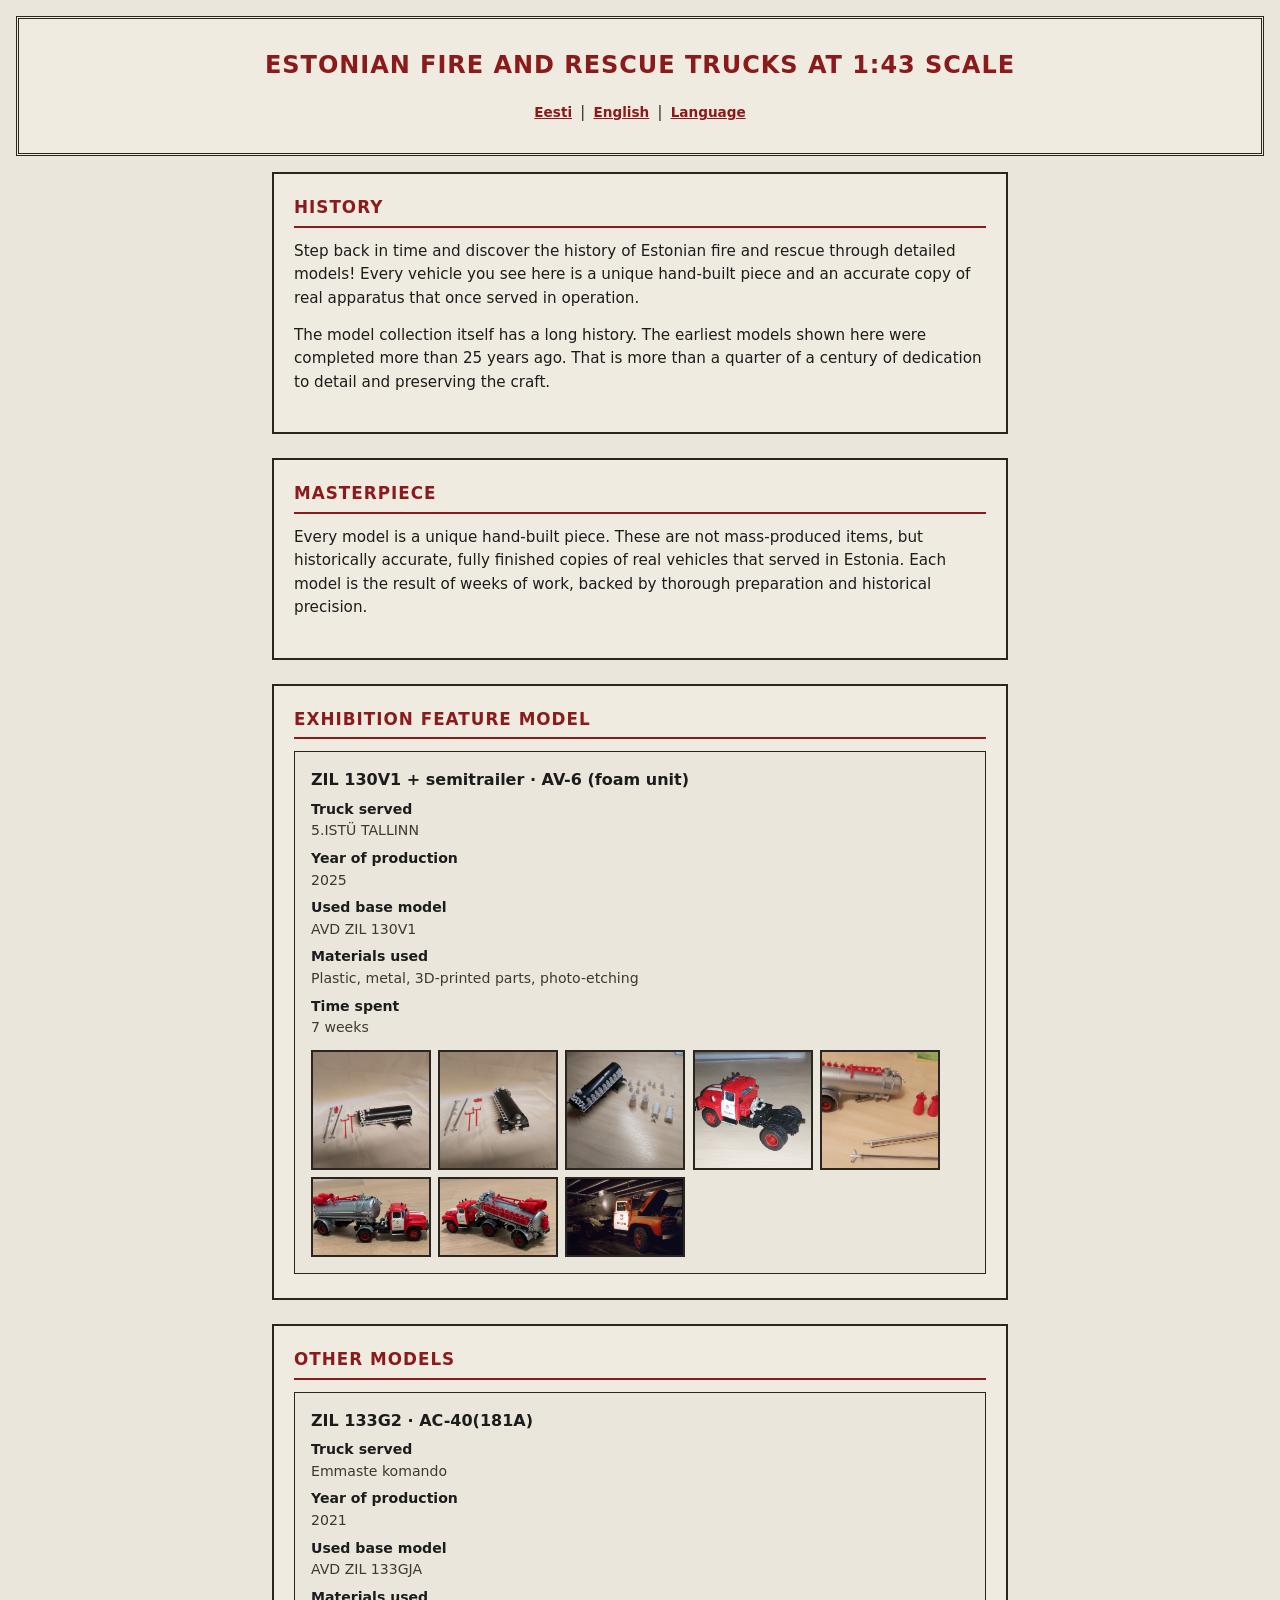
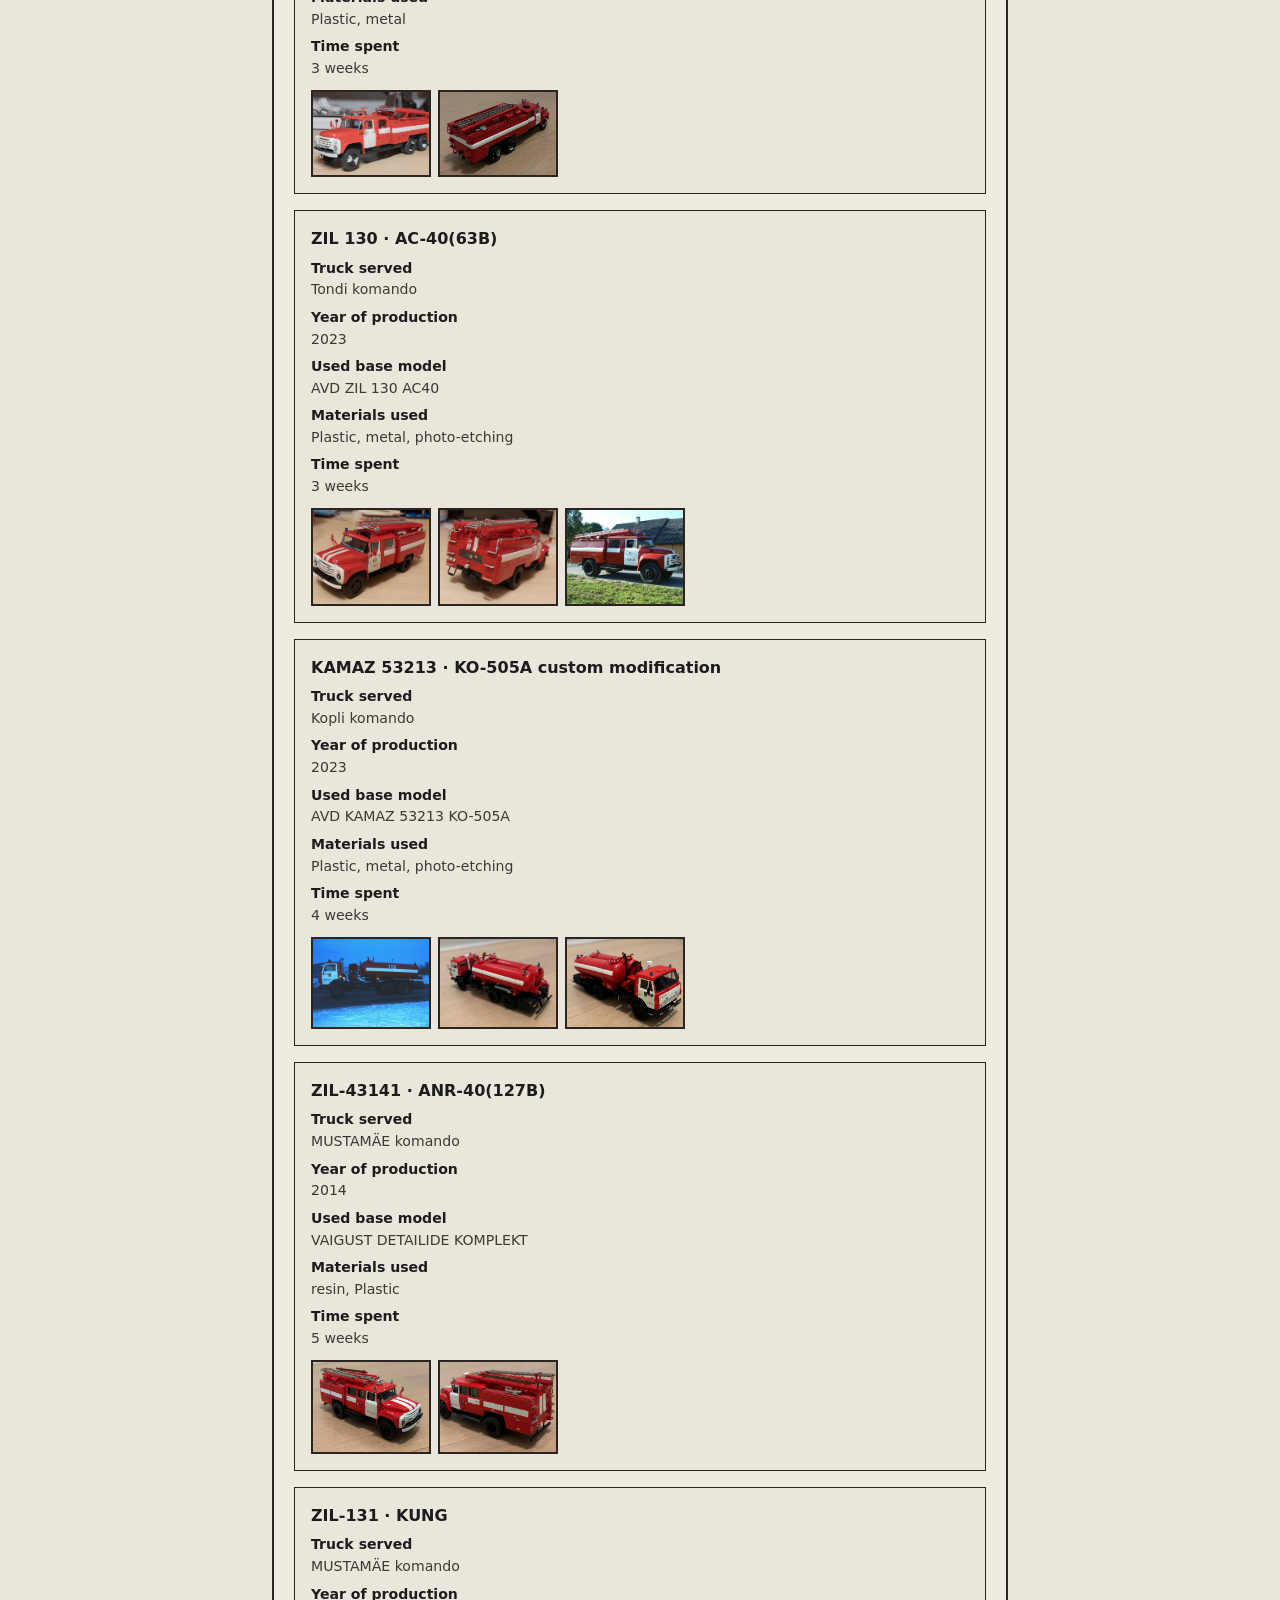
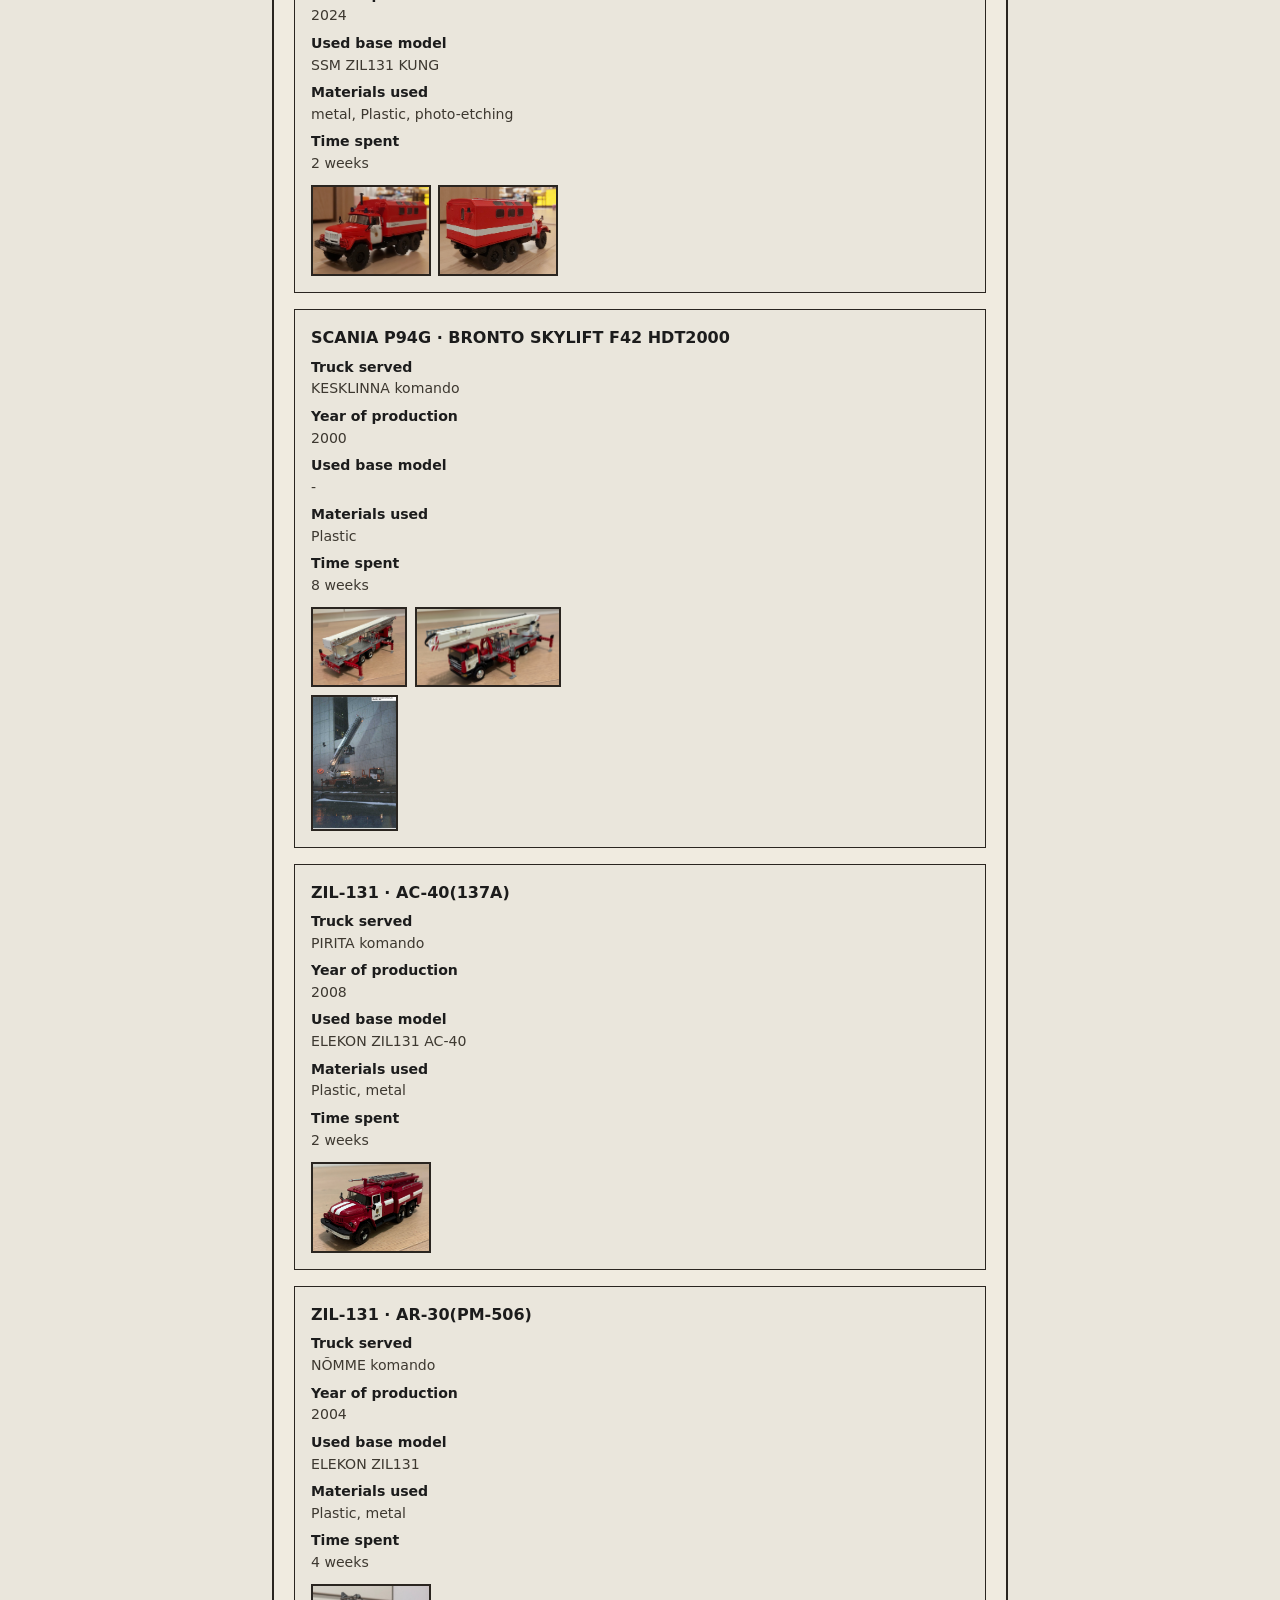
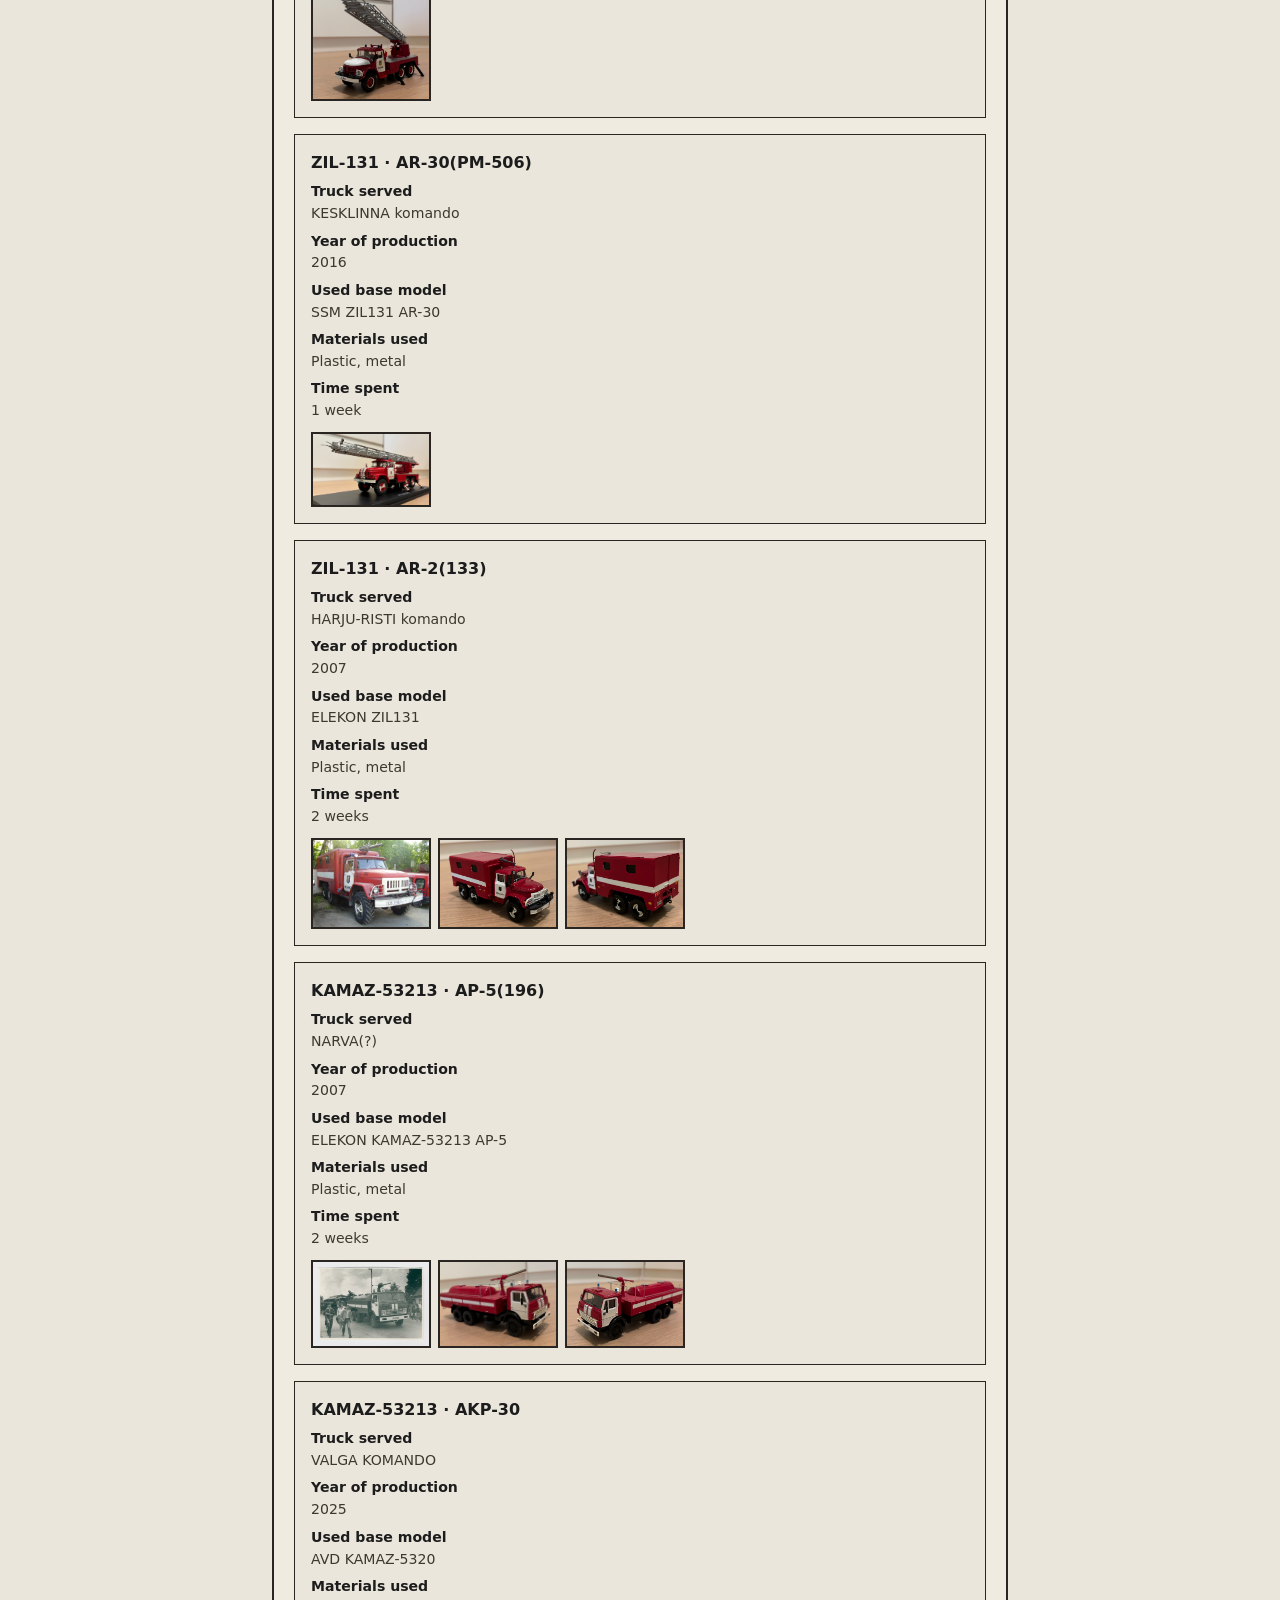
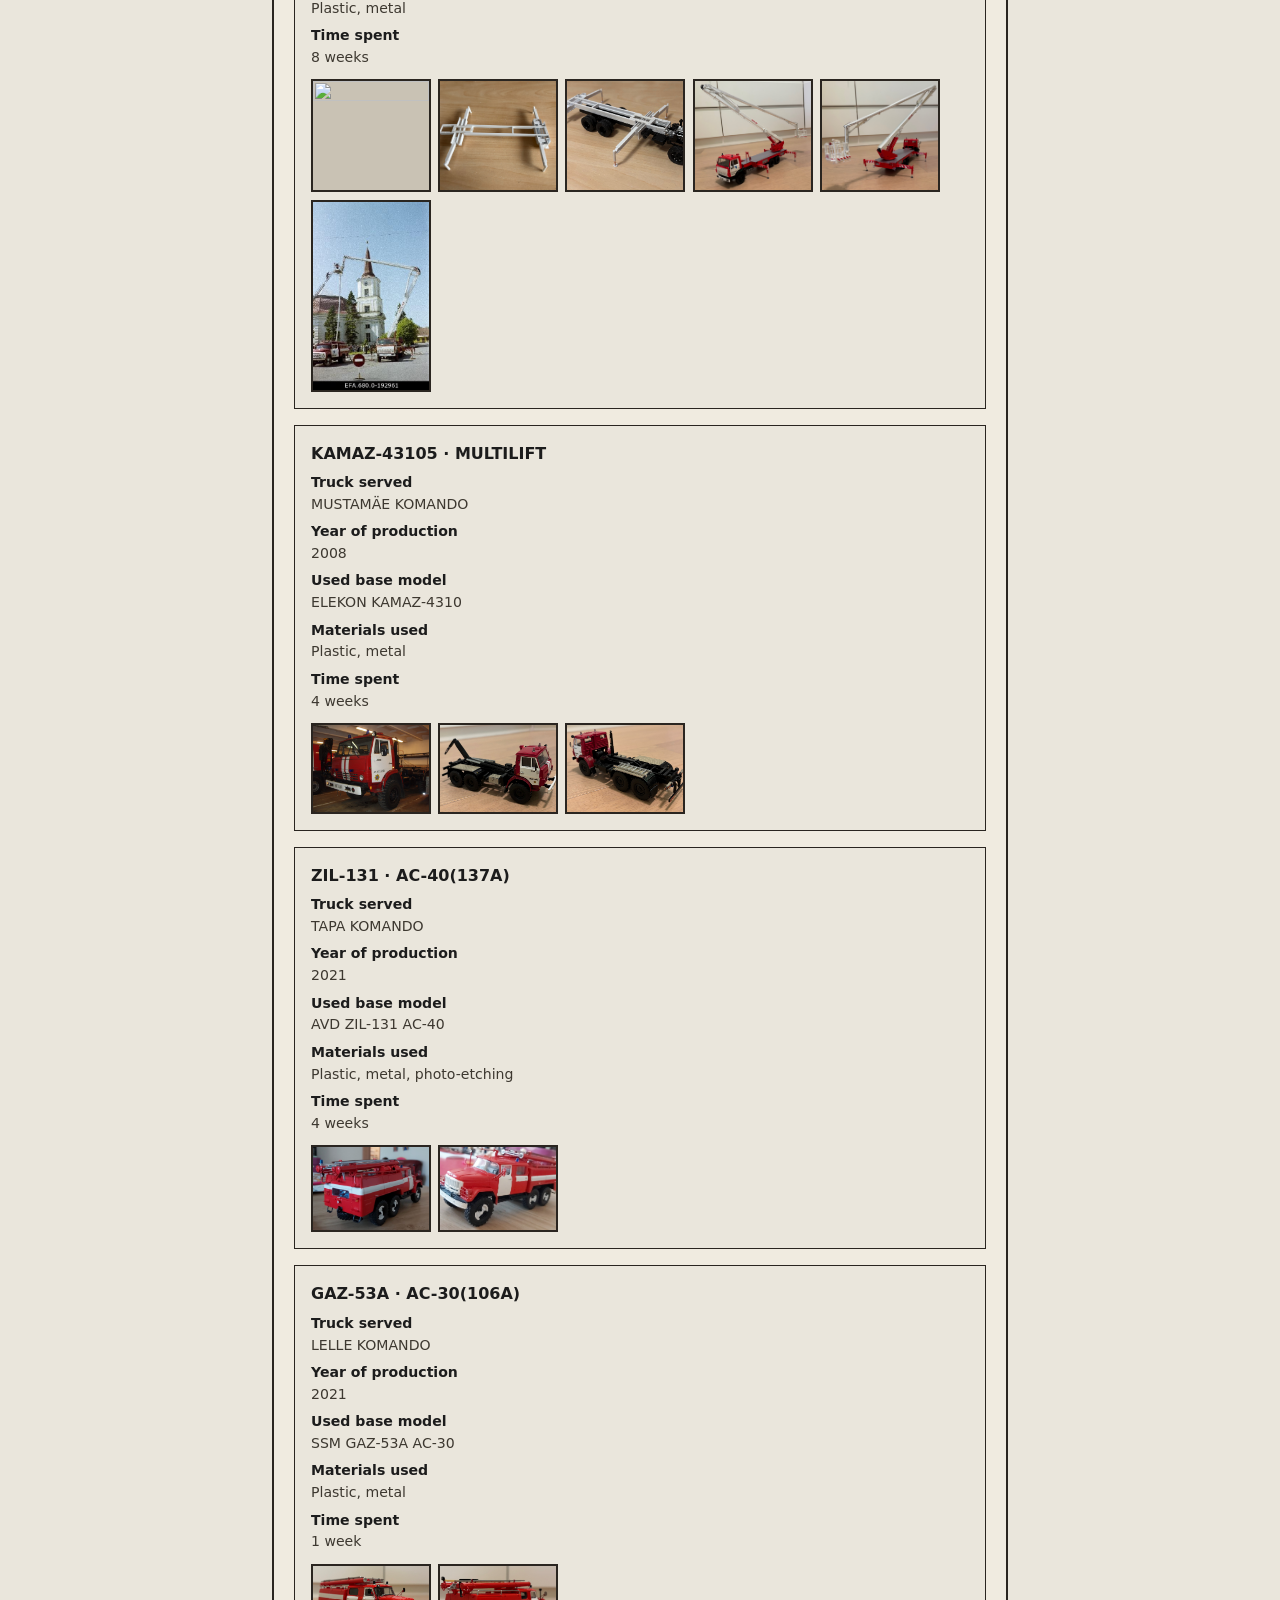
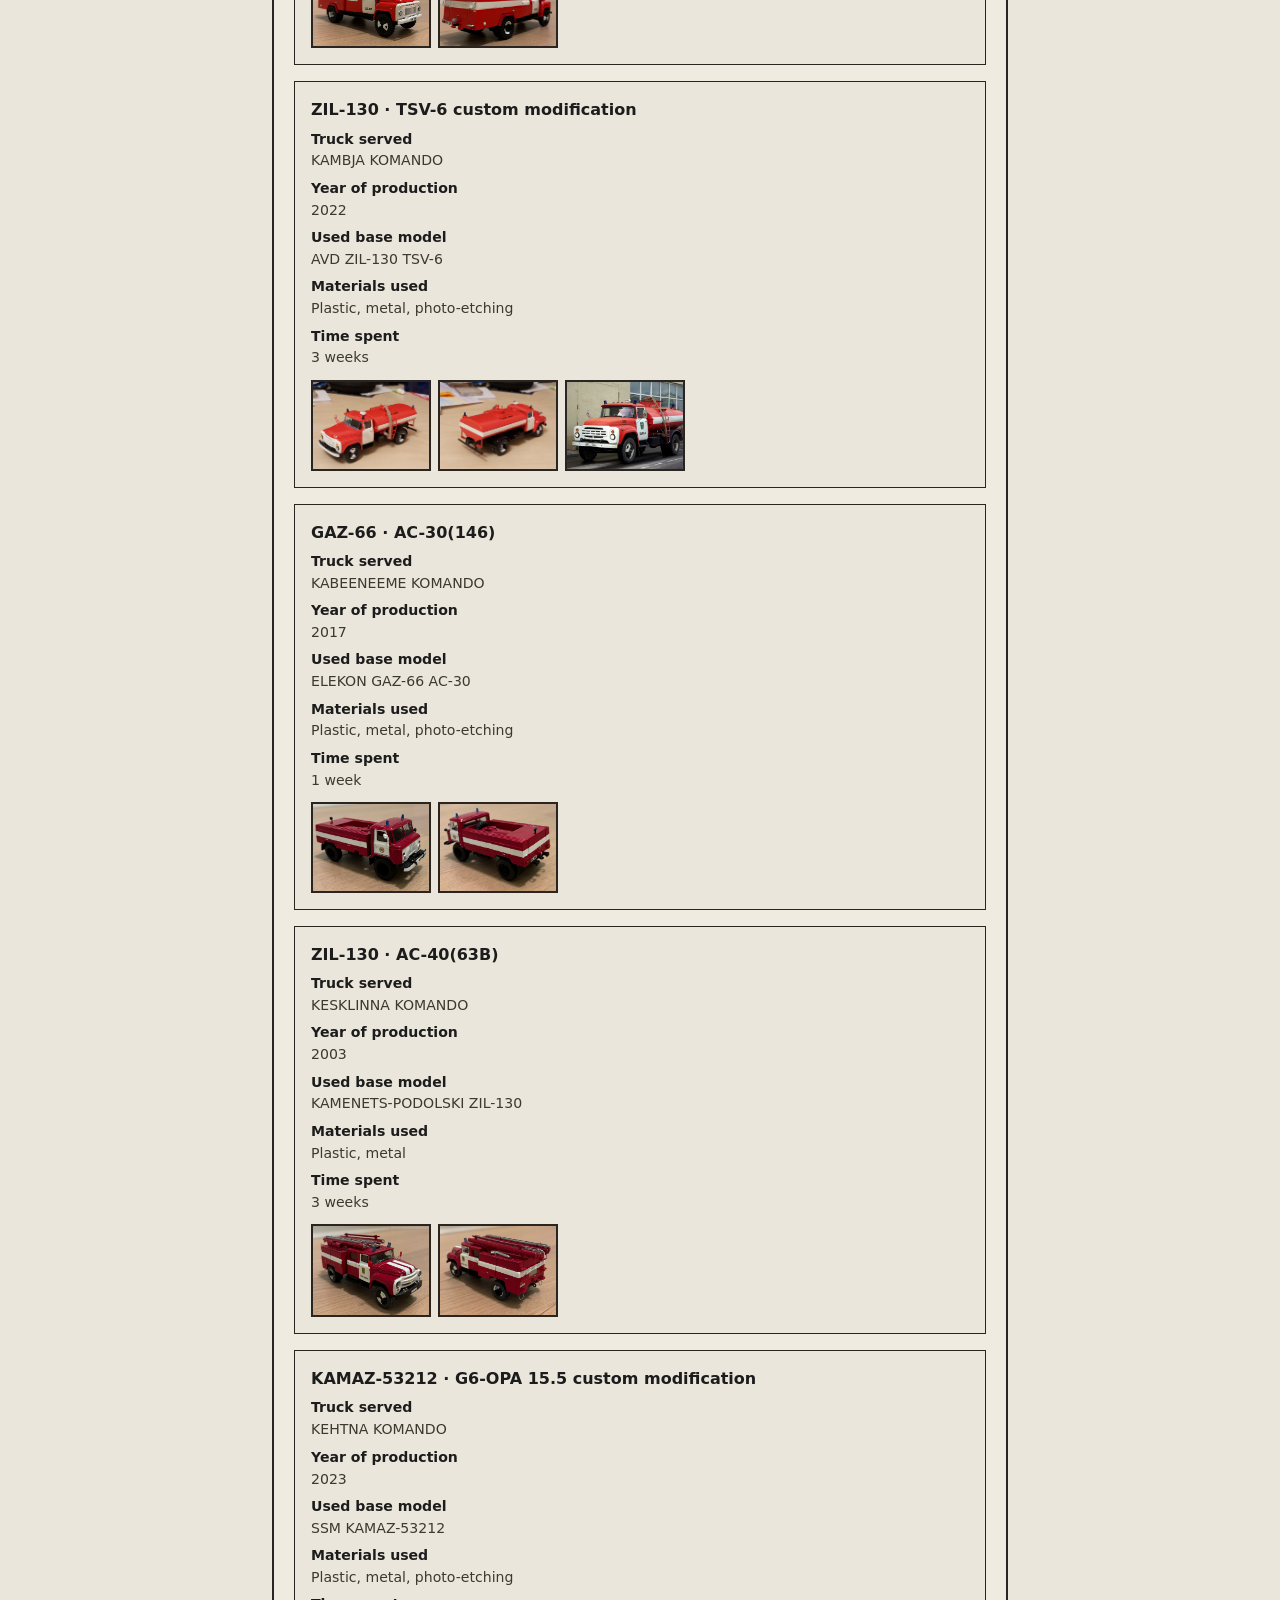
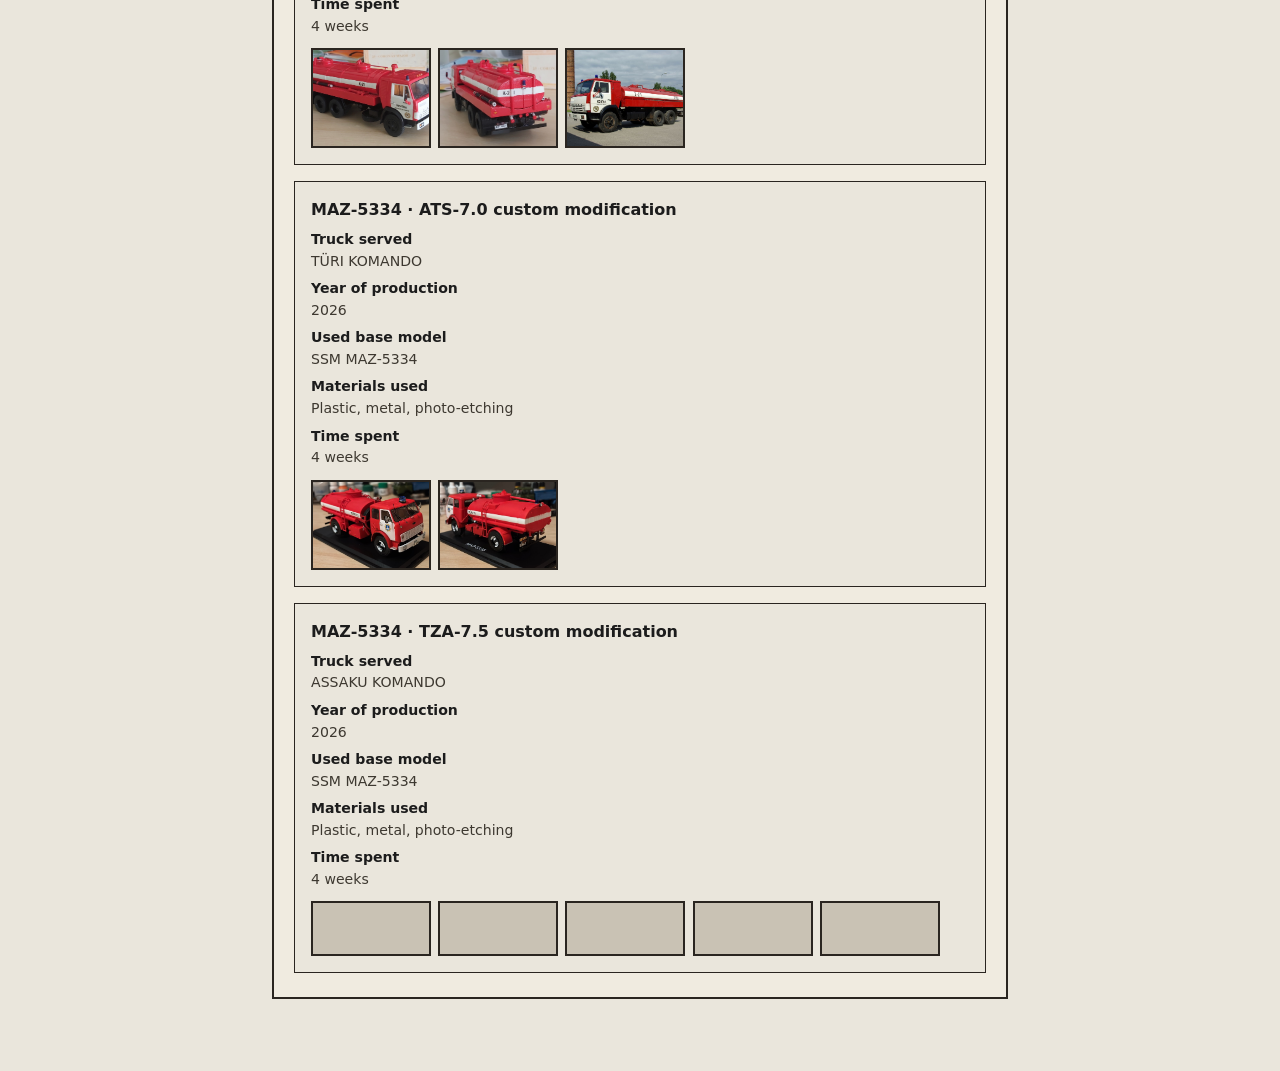
==== commit 683632c1: "text and styling" ====
--- a/en/index.html
+++ b/en/index.html
@@ -3,14 +3,13 @@
 <head>
   <meta charset="utf-8" />
   <meta name="viewport" content="width=device-width, initial-scale=1" />
-  <meta name="description" content="Estonian fire and rescue — 1:43 (EN)" />
-  <title>Estonian fire and rescue — 1:43 (EN)</title>
+  <meta name="description" content="Estonian fire and rescue equipment at 1:43 scale (EN)" />
+  <title>Estonian fire and rescue equipment — 1:43 (EN)</title>
   <link rel="stylesheet" href="../css/vintage.css" />
 </head>
 <body>
   <header class="site-header">
-    <h1>Estonian fire and rescue — 1:43</h1>
-    <p class="tagline">Historical brigade trucks in 1:43 scale · Vintage enamel layout</p>
+    <h1>Estonian fire and rescue trucks at 1:43 scale</h1>
     <nav class="lang-nav" aria-label="Language">
       <a href="../et/index.html">Eesti</a>
       <span class="sep">|</span>
@@ -22,27 +21,26 @@
   <main>
     <section id="history">
       <h2>History</h2>
-      <p>Estonian fire and rescue services developed through municipal brigades, Soviet-era standardisation, and today’s national structures. Many vehicles on the road decades ago were imports or licence builds adapted to local climate, road width, and station practice.</p>
-      <p>This collection in 1:43 is a personal study of that lineage: how liveries, equipment, and body shapes changed while the same mission—protecting people and property—stayed constant.</p>
+      <p>Step back in time and discover the history of Estonian fire and rescue through detailed models! Every vehicle you see here is a unique hand-built piece and an accurate copy of real apparatus that once served in operation.</p>
+      <p>The model collection itself has a long history. The earliest models shown here were completed more than 25 years ago. That is more than a quarter of a century of dedication to detail and preserving the craft.</p>
     </section>
 
     <section id="masterpiece">
       <h2>Masterpiece</h2>
-      <p>The centrepiece of the workshop is a single build chosen for ambition: the most complex conversion, the finest paint, or the rarest reference. It sets the bar for every other model on the shelf.</p>
-      <p>Here you would show the hero truck in full: why it matters historically, what broke or worked during construction, and which archives or photos proved the details.</p>
+      <p>Every model is a unique hand-built piece. These are not mass-produced items, but historically accurate, fully finished copies of real vehicles that served in Estonia. Each model is the result of weeks of work, backed by thorough preparation and historical precision.</p>
     </section>
 
     <section id="exhibition-feature">
       <h2>Exhibition feature model</h2>
 
         <article class="model-card">
-          <h3>ZIL 130V1 + poolhaagis · AV-6 (vahuauto)</h3>
-          <dl class="model-details">
-            <dt>Veoki kuuluvas</dt>
+          <h3>ZIL 130V1 + semitrailer · AV-6 (foam unit)</h3>
+          <dl class="model-details">
+            <dt>Truck served</dt>
             <dd>5.ISTÜ TALLINN</dd>
-            <dt>Mudeli valmimise aasta</dt>
+            <dt>Year of production</dt>
             <dd>2025</dd>
-            <dt>Kasutatud põhimudel</dt>
+            <dt>Used base model</dt>
             <dd>AVD ZIL 130V1</dd>
             <dt>Materials used</dt>
             <dd>Plastic, metal, 3D-printed parts, photo-etching</dd>
@@ -69,11 +67,11 @@
         <article class="model-card">
           <h3>ZIL 133G2 · AC-40(181A)</h3>
           <dl class="model-details">
-            <dt>Veoki kuuluvas</dt>
+            <dt>Truck served</dt>
             <dd>Emmaste komando</dd>
-            <dt>Mudeli valmimise aasta</dt>
+            <dt>Year of production</dt>
             <dd>2021</dd>
-            <dt>Kasutatud põhimudel</dt>
+            <dt>Used base model</dt>
             <dd>AVD ZIL 133GJA</dd>
             <dt>Materials used</dt>
             <dd>Plastic, metal</dd>
@@ -89,11 +87,11 @@
         <article class="model-card">
           <h3>ZIL 130 · AC-40(63B)</h3>
           <dl class="model-details">
-            <dt>Veoki kuuluvas</dt>
+            <dt>Truck served</dt>
             <dd>Tondi komando</dd>
-            <dt>Mudeli valmimise aasta</dt>
+            <dt>Year of production</dt>
             <dd>2023</dd>
-            <dt>Kasutatud põhimudel</dt>
+            <dt>Used base model</dt>
             <dd>AVD ZIL 130 AC40</dd>
             <dt>Materials used</dt>
             <dd>Plastic, metal, photo-etching</dd>
@@ -108,20 +106,20 @@
         </article>
 
         <article class="model-card">
-          <h3>KAMAZ 53213 · KO-505A ümberehitus</h3>
-          <dl class="model-details">
-            <dt>Veoki kuuluvas</dt>
+          <h3>KAMAZ 53213 · KO-505A custom modification</h3>
+          <dl class="model-details">
+            <dt>Truck served</dt>
             <dd>Kopli komando</dd>
-            <dt>Mudeli valmimise aasta</dt>
+            <dt>Year of production</dt>
             <dd>2023</dd>
-            <dt>Kasutatud põhimudel</dt>
+            <dt>Used base model</dt>
             <dd>AVD KAMAZ 53213 KO-505A</dd>
             <dt>Materials used</dt>
             <dd>Plastic, metal, photo-etching</dd>
             <dt>Time spent</dt>
             <dd>4 weeks</dd>
           </dl>
-          <div class="thumbs" role="group" aria-label="KAMAZ 53213 · KO-505A ümberehitus">
+          <div class="thumbs" role="group" aria-label="KAMAZ 53213 · KO-505A custom modification">
             <img class="thumb" src="../img/505A/KOPLI-1.jpeg" alt="" width="120" height="52" loading="lazy" />
             <img class="thumb" src="../img/505A/KOPLI-2.jpeg" alt="" width="120" height="52" loading="lazy" />
             <img class="thumb" src="../img/505A/KOPLI-3.jpeg" alt="" width="120" height="52" loading="lazy" />
@@ -131,11 +129,11 @@
         <article class="model-card">
           <h3>ZIL-43141 · ANR-40(127B)</h3>
           <dl class="model-details">
-            <dt>Veoki kuuluvas</dt>
+            <dt>Truck served</dt>
             <dd>MUSTAMÄE komando</dd>
-            <dt>Mudeli valmimise aasta</dt>
+            <dt>Year of production</dt>
             <dd>2014</dd>
-            <dt>Kasutatud põhimudel</dt>
+            <dt>Used base model</dt>
             <dd>VAIGUST DETAILIDE KOMPLEKT</dd>
             <dt>Materials used</dt>
             <dd>resin, Plastic</dd>
@@ -151,11 +149,11 @@
         <article class="model-card">
           <h3>ZIL-131 · KUNG</h3>
           <dl class="model-details">
-            <dt>Veoki kuuluvas</dt>
+            <dt>Truck served</dt>
             <dd>MUSTAMÄE komando</dd>
-            <dt>Mudeli valmimise aasta</dt>
+            <dt>Year of production</dt>
             <dd>2024</dd>
-            <dt>Kasutatud põhimudel</dt>
+            <dt>Used base model</dt>
             <dd>SSM ZIL131 KUNG</dd>
             <dt>Materials used</dt>
             <dd>metal, Plastic, photo-etching</dd>
@@ -171,32 +169,34 @@
         <article class="model-card">
           <h3>SCANIA P94G · BRONTO SKYLIFT F42 HDT2000</h3>
           <dl class="model-details">
-            <dt>Veoki kuuluvas</dt>
+            <dt>Truck served</dt>
             <dd>KESKLINNA komando</dd>
-            <dt>Mudeli valmimise aasta</dt>
+            <dt>Year of production</dt>
             <dd>2000</dd>
-            <dt>Kasutatud põhimudel</dt>
+            <dt>Used base model</dt>
             <dd>-</dd>
             <dt>Materials used</dt>
             <dd>Plastic</dd>
             <dt>Time spent</dt>
             <dd>8 weeks</dd>
           </dl>
-          <div class="thumbs" role="group" aria-label="SCANIA P94G · BRONTO SKYLIFT F42 HDT2000">
-            <img class="thumb" src="../img/BRONTO/BRONTO-1.jpeg" alt="" width="120" height="52" loading="lazy" />
-            <img class="thumb" src="../img/BRONTO/BRONTO-2.jpeg" alt="" width="120" height="52" loading="lazy" />
-            <img class="thumb" src="../img/BRONTO/BRONTO-3.jpeg" alt="" width="120" height="52" loading="lazy" />
+          <div class="thumbs thumbs--bronto" role="group" aria-label="SCANIA P94G · BRONTO SKYLIFT F42 HDT2000">
+            <div class="thumbs-row">
+              <img class="thumb thumb--landscape" src="../img/BRONTO/BRONTO-2.jpeg" alt="" loading="lazy" />
+              <img class="thumb thumb--landscape" src="../img/BRONTO/BRONTO-3.jpeg" alt="" loading="lazy" />
+            </div>
+            <img class="thumb thumb--portrait" src="../img/BRONTO/BRONTO-1.jpeg" alt="" loading="lazy" />
           </div>
         </article>
 
         <article class="model-card">
           <h3>ZIL-131 · AC-40(137A)</h3>
           <dl class="model-details">
-            <dt>Veoki kuuluvas</dt>
+            <dt>Truck served</dt>
             <dd>PIRITA komando</dd>
-            <dt>Mudeli valmimise aasta</dt>
+            <dt>Year of production</dt>
             <dd>2008</dd>
-            <dt>Kasutatud põhimudel</dt>
+            <dt>Used base model</dt>
             <dd>ELEKON ZIL131 AC-40</dd>
             <dt>Materials used</dt>
             <dd>Plastic, metal</dd>
@@ -211,11 +211,11 @@
         <article class="model-card">
           <h3>ZIL-131 · AR-30(PM-506)</h3>
           <dl class="model-details">
-            <dt>Veoki kuuluvas</dt>
+            <dt>Truck served</dt>
             <dd>NÕMME komando</dd>
-            <dt>Mudeli valmimise aasta</dt>
+            <dt>Year of production</dt>
             <dd>2004</dd>
-            <dt>Kasutatud põhimudel</dt>
+            <dt>Used base model</dt>
             <dd>ELEKON ZIL131</dd>
             <dt>Materials used</dt>
             <dd>Plastic, metal</dd>
@@ -230,11 +230,11 @@
         <article class="model-card">
           <h3>ZIL-131 · AR-30(PM-506)</h3>
           <dl class="model-details">
-            <dt>Veoki kuuluvas</dt>
+            <dt>Truck served</dt>
             <dd>KESKLINNA komando</dd>
-            <dt>Mudeli valmimise aasta</dt>
+            <dt>Year of production</dt>
             <dd>2016</dd>
-            <dt>Kasutatud põhimudel</dt>
+            <dt>Used base model</dt>
             <dd>SSM ZIL131 AR-30</dd>
             <dt>Materials used</dt>
             <dd>Plastic, metal</dd>
@@ -249,11 +249,11 @@
         <article class="model-card">
           <h3>ZIL-131 · AR-2(133)</h3>
           <dl class="model-details">
-            <dt>Veoki kuuluvas</dt>
+            <dt>Truck served</dt>
             <dd>HARJU-RISTI komando</dd>
-            <dt>Mudeli valmimise aasta</dt>
+            <dt>Year of production</dt>
             <dd>2007</dd>
-            <dt>Kasutatud põhimudel</dt>
+            <dt>Used base model</dt>
             <dd>ELEKON ZIL131</dd>
             <dt>Materials used</dt>
             <dd>Plastic, metal</dd>
@@ -270,11 +270,11 @@
         <article class="model-card">
           <h3>KAMAZ-53213 · AP-5(196)</h3>
           <dl class="model-details">
-            <dt>Veoki kuuluvas</dt>
+            <dt>Truck served</dt>
             <dd>NARVA(?)</dd>
-            <dt>Mudeli valmimise aasta</dt>
+            <dt>Year of production</dt>
             <dd>2007</dd>
-            <dt>Kasutatud põhimudel</dt>
+            <dt>Used base model</dt>
             <dd>ELEKON KAMAZ-53213 AP-5</dd>
             <dt>Materials used</dt>
             <dd>Plastic, metal</dd>
@@ -291,11 +291,11 @@
         <article class="model-card">
           <h3>KAMAZ-53213 · AKP-30</h3>
           <dl class="model-details">
-            <dt>Veoki kuuluvas</dt>
+            <dt>Truck served</dt>
             <dd>VALGA KOMANDO</dd>
-            <dt>Mudeli valmimise aasta</dt>
+            <dt>Year of production</dt>
             <dd>2025</dd>
-            <dt>Kasutatud põhimudel</dt>
+            <dt>Used base model</dt>
             <dd>AVD KAMAZ-5320</dd>
             <dt>Materials used</dt>
             <dd>Plastic, metal</dd>
@@ -315,11 +315,11 @@
         <article class="model-card">
           <h3>KAMAZ-43105 · MULTILIFT</h3>
           <dl class="model-details">
-            <dt>Veoki kuuluvas</dt>
+            <dt>Truck served</dt>
             <dd>MUSTAMÄE KOMANDO</dd>
-            <dt>Mudeli valmimise aasta</dt>
+            <dt>Year of production</dt>
             <dd>2008</dd>
-            <dt>Kasutatud põhimudel</dt>
+            <dt>Used base model</dt>
             <dd>ELEKON KAMAZ-4310</dd>
             <dt>Materials used</dt>
             <dd>Plastic, metal</dd>
@@ -336,11 +336,11 @@
         <article class="model-card">
           <h3>ZIL-131 · AC-40(137A)</h3>
           <dl class="model-details">
-            <dt>Veoki kuuluvas</dt>
+            <dt>Truck served</dt>
             <dd>TAPA KOMANDO</dd>
-            <dt>Mudeli valmimise aasta</dt>
+            <dt>Year of production</dt>
             <dd>2021</dd>
-            <dt>Kasutatud põhimudel</dt>
+            <dt>Used base model</dt>
             <dd>AVD ZIL-131 AC-40</dd>
             <dt>Materials used</dt>
             <dd>Plastic, metal, photo-etching</dd>
@@ -356,11 +356,11 @@
         <article class="model-card">
           <h3>GAZ-53A · AC-30(106A)</h3>
           <dl class="model-details">
-            <dt>Veoki kuuluvas</dt>
+            <dt>Truck served</dt>
             <dd>LELLE KOMANDO</dd>
-            <dt>Mudeli valmimise aasta</dt>
+            <dt>Year of production</dt>
             <dd>2021</dd>
-            <dt>Kasutatud põhimudel</dt>
+            <dt>Used base model</dt>
             <dd>SSM GAZ-53A AC-30</dd>
             <dt>Materials used</dt>
             <dd>Plastic, metal</dd>
@@ -374,20 +374,20 @@
         </article>
 
         <article class="model-card">
-          <h3>ZIL-130 · TSV-6 ÜMBEREHITUS</h3>
-          <dl class="model-details">
-            <dt>Veoki kuuluvas</dt>
+          <h3>ZIL-130 · TSV-6 custom modification</h3>
+          <dl class="model-details">
+            <dt>Truck served</dt>
             <dd>KAMBJA KOMANDO</dd>
-            <dt>Mudeli valmimise aasta</dt>
+            <dt>Year of production</dt>
             <dd>2022</dd>
-            <dt>Kasutatud põhimudel</dt>
+            <dt>Used base model</dt>
             <dd>AVD ZIL-130 TSV-6</dd>
             <dt>Materials used</dt>
             <dd>Plastic, metal, photo-etching</dd>
             <dt>Time spent</dt>
             <dd>3 weeks</dd>
           </dl>
-          <div class="thumbs" role="group" aria-label="ZIL-130 · TSV-6 ÜMBEREHITUS">
+          <div class="thumbs" role="group" aria-label="ZIL-130 · TSV-6 custom modification">
             <img class="thumb" src="../img/TSV/TSV-1.jpeg" alt="" width="120" height="52" loading="lazy" />
             <img class="thumb" src="../img/TSV/TSV-2.jpeg" alt="" width="120" height="52" loading="lazy" />
             <img class="thumb" src="../img/TSV/TSV-3.jpeg" alt="" width="120" height="52" loading="lazy" />
@@ -397,11 +397,11 @@
         <article class="model-card">
           <h3>GAZ-66 · AC-30(146)</h3>
           <dl class="model-details">
-            <dt>Veoki kuuluvas</dt>
+            <dt>Truck served</dt>
             <dd>KABEENEEME KOMANDO</dd>
-            <dt>Mudeli valmimise aasta</dt>
+            <dt>Year of production</dt>
             <dd>2017</dd>
-            <dt>Kasutatud põhimudel</dt>
+            <dt>Used base model</dt>
             <dd>ELEKON GAZ-66 AC-30</dd>
             <dt>Materials used</dt>
             <dd>Plastic, metal, photo-etching</dd>
@@ -417,11 +417,11 @@
         <article class="model-card">
           <h3>ZIL-130 · AC-40(63B)</h3>
           <dl class="model-details">
-            <dt>Veoki kuuluvas</dt>
+            <dt>Truck served</dt>
             <dd>KESKLINNA KOMANDO</dd>
-            <dt>Mudeli valmimise aasta</dt>
+            <dt>Year of production</dt>
             <dd>2003</dd>
-            <dt>Kasutatud põhimudel</dt>
+            <dt>Used base model</dt>
             <dd>KAMENETS-PODOLSKI ZIL-130</dd>
             <dt>Materials used</dt>
             <dd>Plastic, metal</dd>
@@ -435,20 +435,20 @@
         </article>
 
         <article class="model-card">
-          <h3>KAMAZ-53212 · G6-OPA 15.5 ÜMBEREHITUS</h3>
-          <dl class="model-details">
-            <dt>Veoki kuuluvas</dt>
+          <h3>KAMAZ-53212 · G6-OPA 15.5 custom modification</h3>
+          <dl class="model-details">
+            <dt>Truck served</dt>
             <dd>KEHTNA KOMANDO</dd>
-            <dt>Mudeli valmimise aasta</dt>
+            <dt>Year of production</dt>
             <dd>2023</dd>
-            <dt>Kasutatud põhimudel</dt>
+            <dt>Used base model</dt>
             <dd>SSM KAMAZ-53212</dd>
             <dt>Materials used</dt>
             <dd>Plastic, metal,  photo-etching</dd>
             <dt>Time spent</dt>
             <dd>4 weeks</dd>
           </dl>
-          <div class="thumbs" role="group" aria-label="KAMAZ-53212 · G6-OPA 15.5 ÜMBEREHITUS">
+          <div class="thumbs" role="group" aria-label="KAMAZ-53212 · G6-OPA 15.5 custom modification">
             <img class="thumb" src="../img/G6/K-1.jpeg" alt="" width="120" height="52" loading="lazy" />
             <img class="thumb" src="../img/G6/K-2.jpeg" alt="" width="120" height="52" loading="lazy" />
             <img class="thumb" src="../img/G6/K-3.jpeg" alt="" width="120" height="52" loading="lazy" />
@@ -456,40 +456,40 @@
         </article>
 
         <article class="model-card">
-          <h3>MAZ-5334 · ATS-7.0 ÜMBEREHITUS</h3>
-          <dl class="model-details">
-            <dt>Veoki kuuluvas</dt>
+          <h3>MAZ-5334 · ATS-7.0 custom modification</h3>
+          <dl class="model-details">
+            <dt>Truck served</dt>
             <dd>TÜRI KOMANDO</dd>
-            <dt>Mudeli valmimise aasta</dt>
+            <dt>Year of production</dt>
             <dd>2026</dd>
-            <dt>Kasutatud põhimudel</dt>
+            <dt>Used base model</dt>
             <dd>SSM MAZ-5334</dd>
             <dt>Materials used</dt>
             <dd>Plastic, metal, photo-etching</dd>
             <dt>Time spent</dt>
             <dd>4 weeks</dd>
           </dl>
-          <div class="thumbs" role="group" aria-label="MAZ-5334 · ATS-7.0 ÜMBEREHITUS">
+          <div class="thumbs" role="group" aria-label="MAZ-5334 · ATS-7.0 custom modification">
             <img class="thumb" src="../img/TURI/T-1.jpeg" alt="" width="120" height="52" loading="lazy" />
             <img class="thumb" src="../img/TURI/T-2.jpeg" alt="" width="120" height="52" loading="lazy" />
           </div>
         </article>
 
         <article class="model-card">
-          <h3>MAZ-5334 · TZA-7.5 ÜMBEREHITUS</h3>
-          <dl class="model-details">
-            <dt>Veoki kuuluvas</dt>
+          <h3>MAZ-5334 · TZA-7.5 custom modification</h3>
+          <dl class="model-details">
+            <dt>Truck served</dt>
             <dd>ASSAKU KOMANDO</dd>
-            <dt>Mudeli valmimise aasta</dt>
+            <dt>Year of production</dt>
             <dd>2026</dd>
-            <dt>Kasutatud põhimudel</dt>
+            <dt>Used base model</dt>
             <dd>SSM MAZ-5334</dd>
             <dt>Materials used</dt>
             <dd>Plastic, metal, photo-etching</dd>
             <dt>Time spent</dt>
             <dd>4 weeks</dd>
           </dl>
-          <div class="thumbs" role="group" aria-label="MAZ-5334 · TZA-7.5 ÜMBEREHITUS">
+          <div class="thumbs" role="group" aria-label="MAZ-5334 · TZA-7.5 custom modification">
             <img class="thumb" src="../img/ASSAKU/A-1.jpeg" alt="" width="120" height="52" loading="lazy" />
             <img class="thumb" src="../img/ASSAKU/A-2.jpeg" alt="" width="120" height="52" loading="lazy" />
             <img class="thumb" src="../img/ASSAKU/A-3.jpeg" alt="" width="120" height="52" loading="lazy" />
--- a/css/vintage.css
+++ b/css/vintage.css
@@ -186,11 +186,47 @@
   outline-offset: 1px;
 }
 
+/* BRONTO: one portrait + two landscape photos on separate rows */
+.thumbs--bronto {
+  flex-direction: column;
+  align-items: flex-start;
+}
+
+.thumbs--bronto .thumbs-row {
+  display: flex;
+  gap: 0.45rem;
+  flex-wrap: wrap;
+}
+
+.thumbs--bronto .thumb--portrait {
+  flex: 0 0 auto;
+  width: auto;
+  max-width: 5.5rem;
+  max-height: 8.5rem;
+  min-height: 0;
+  object-fit: contain;
+}
+
+.thumbs--bronto .thumb--landscape {
+  flex: 0 1 auto;
+  width: auto;
+  max-width: 11rem;
+  max-height: 5rem;
+  min-height: 0;
+  object-fit: contain;
+}
+
 .photo-lightbox {
-  position: relative;
+  position: fixed;
+  top: 50%;
+  left: 50%;
+  transform: translate(-50%, -50%);
+  margin: 0;
   border: 3px double var(--frame);
   padding: 0;
   max-width: min(90vw, 56rem);
+  max-height: 90vh;
+  overflow: auto;
   width: max-content;
   background: var(--panel);
 }
